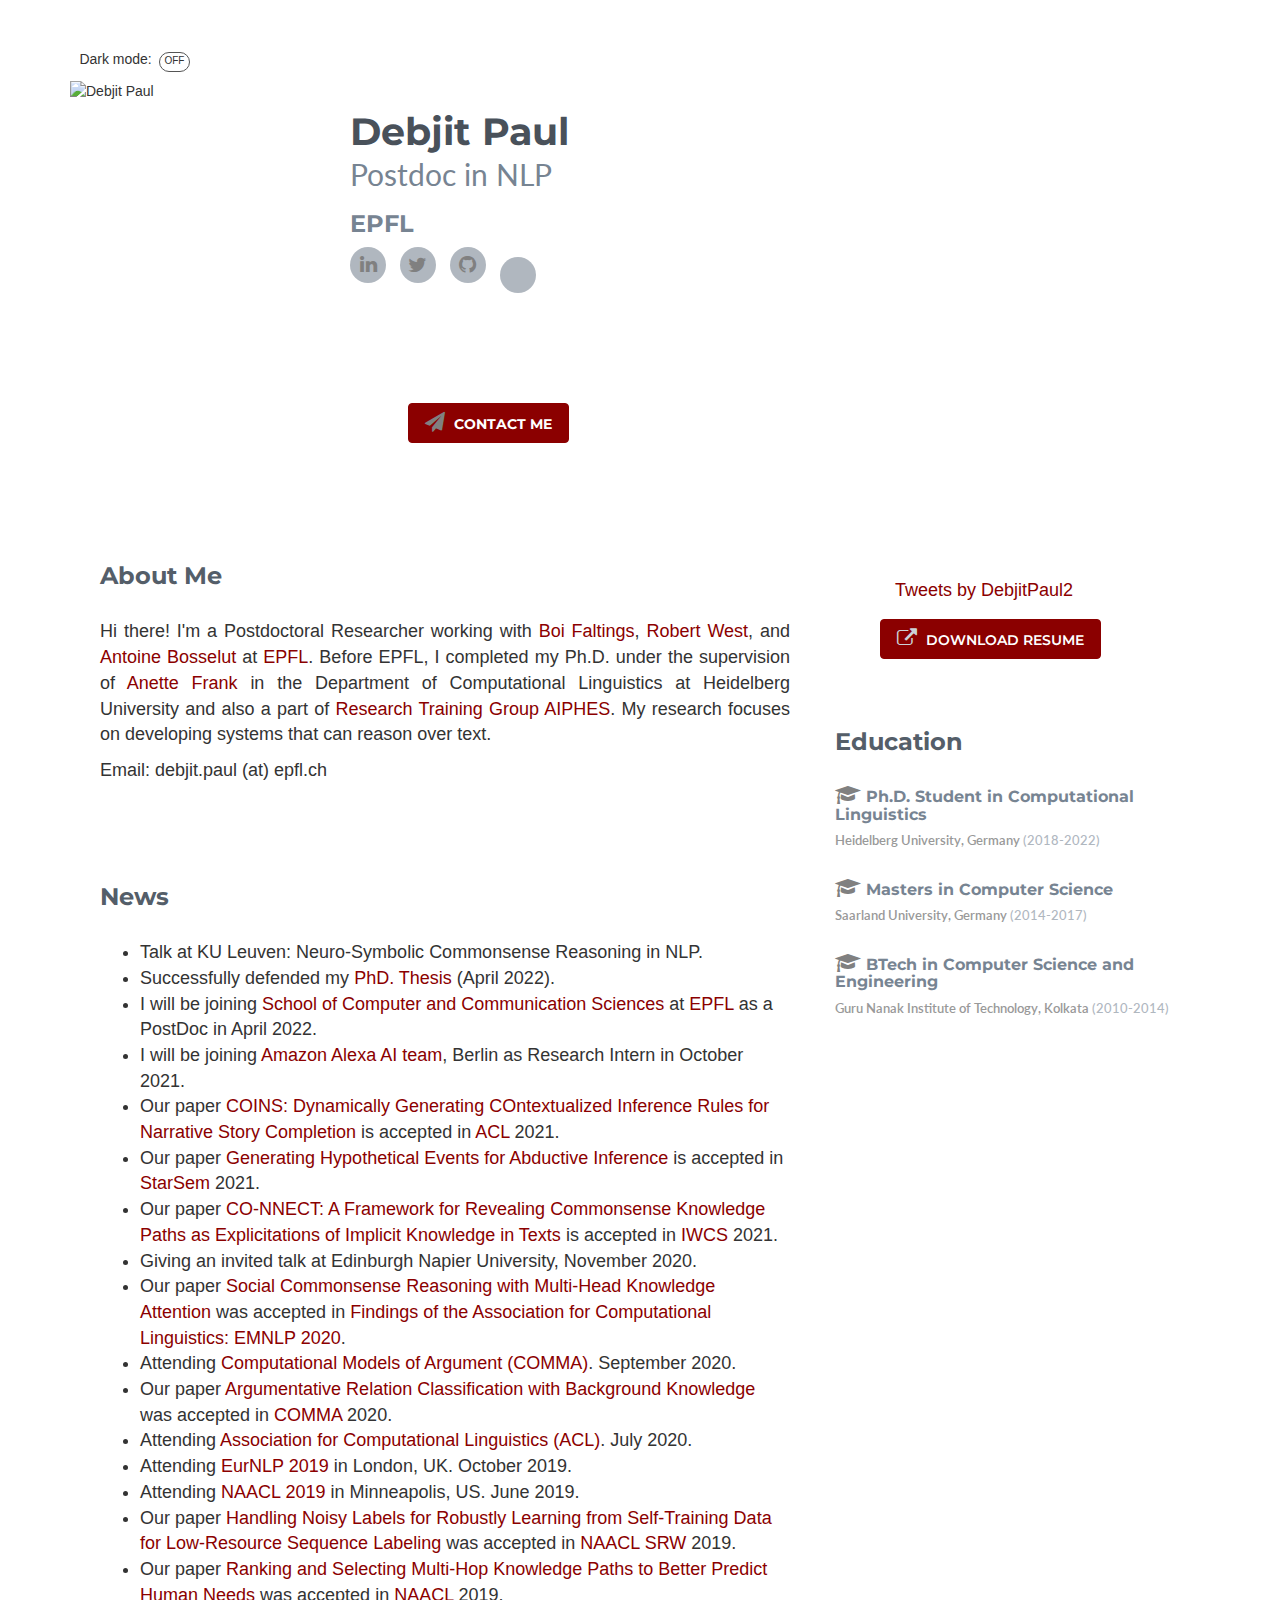
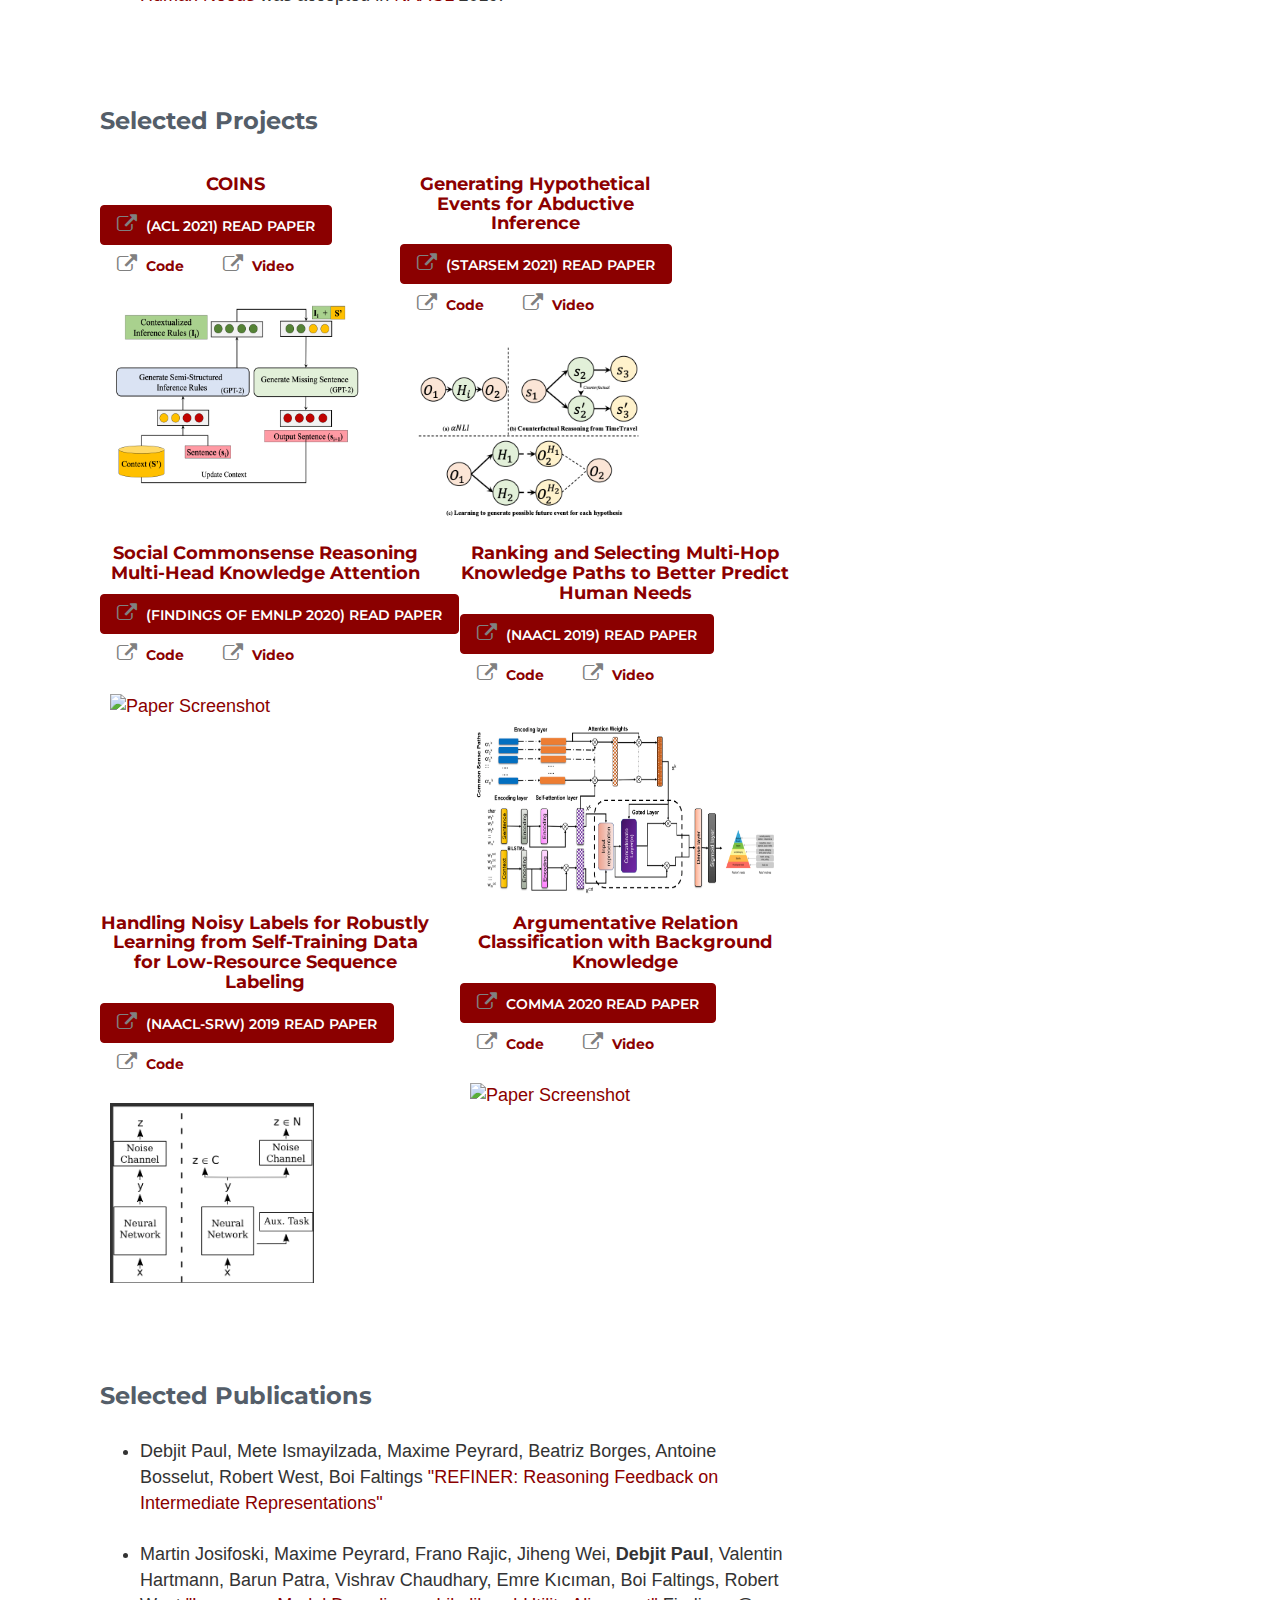
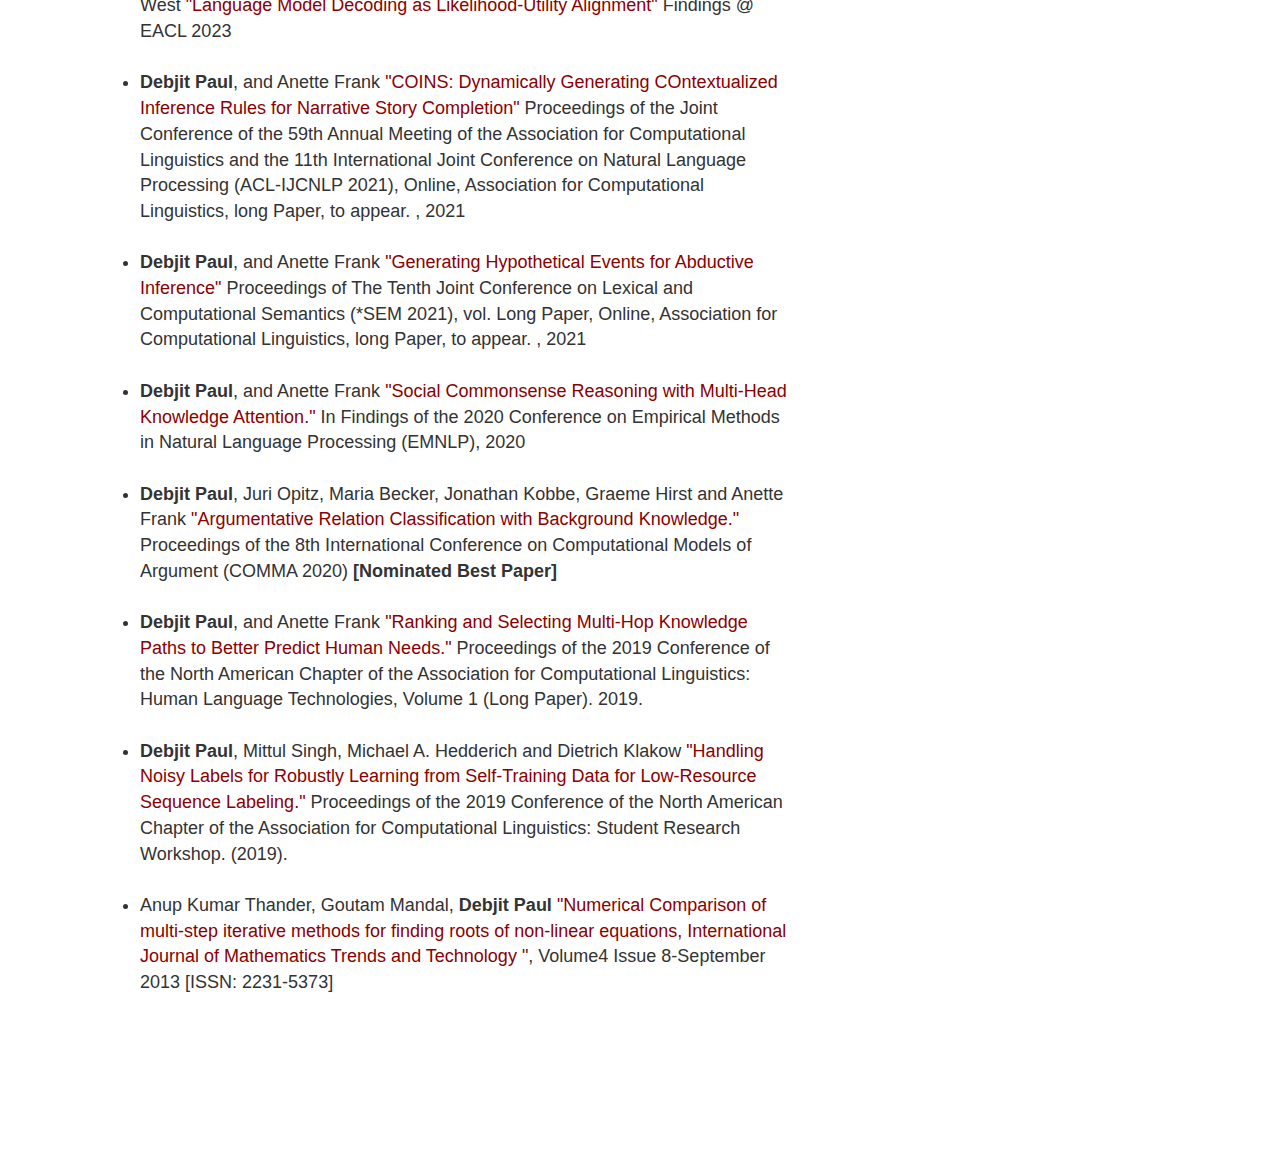
==== index.html @ ca44770c "Update index.html" ====
<!DOCTYPE html>
<!--[if IE 8]> <html lang="en" class="ie8"> <![endif]-->
<!--[if IE 9]> <html lang="en" class="ie9"> <![endif]-->
<!--[if !IE]><!-->
<html lang="en">
<!--<![endif]-->

<head>
    <title>Debjit Paul</title>
    <!-- Meta -->
    <meta charset="utf-8">
    <meta http-equiv="X-UA-Compatible" content="IE=edge">
    <meta name="viewport" content="width=device-width, initial-scale=1.0">
    <meta name="description" content="Responsive HTML5 Website landing Page for Developers">
    <meta name="author" content="3rd Wave Media">
    <meta name="generator" content="Source Themes Academic 4.4.0">
    <link rel="shortcut icon" href="favicon.ico">
    <link href='http://fonts.googleapis.com/css?family=Lato:300,400,300italic,400italic' rel='stylesheet'
        type='text/css'>
    <link href='http://fonts.googleapis.com/css?family=Montserrat:400,700' rel='stylesheet' type='text/css'>
    <!-- Global CSS -->
    <link rel="stylesheet" href="assets/plugins/bootstrap/css/bootstrap.min.css">
    <!-- Plugins CSS -->
    <link rel="stylesheet" href="assets/plugins/font-awesome/css/font-awesome.css">
    <!-- github acitivity css -->
    <link rel="stylesheet" href="assets/css/activity.css">
    <!-- Global CSS -->
    <link rel="stylesheet" href="assets/plugins/bootstrap/css/bootstrap.min.css">
    <!-- Plugins CSS -->
    <link rel="stylesheet" href="assets/plugins/font-awesome/css/font-awesome.css">
    
    <!-- github acitivity css -->
    <link rel="stylesheet" href="http://cdnjs.cloudflare.com/ajax/libs/octicons/2.0.2/octicons.min.css">
    <link rel="stylesheet" href="https://cdn.jsdelivr.net/gh/jpswalsh/academicons@1/css/academicons.min.css">
    <link rel="stylesheet" href="http://caseyscarborough.github.io/github-activity/github-activity-0.1.0.min.css">
    <link rel="stylesheet" href="https://cdn.jsdelivr.net/gh/jpswalsh/academicons/css/academicons.min.css">
    <link rel="stylesheet" href="https://cdnjs.cloudflare.com/ajax/libs/highlight.js/9.15.6/styles/github.min.css" crossorigin="anonymous" title="hl-light">
    <link rel="stylesheet" href="https://cdnjs.cloudflare.com/ajax/libs/highlight.js/9.15.6/styles/dracula.min.css" crossorigin="anonymous" title="hl-dark" enabled>
   
   
    
    <!-- Theme CSS -->
    <link id="theme-style" rel="stylesheet" href="assets/css/styles.css">
    <link id="theme-style" rel="stylesheet" href="assets/css/reveal.css">
    <meta name="theme-color" content="#990000">
   
    <!-- HTML5 shim and Respond.js IE8 support of HTML5 elements and media queries -->
    <!--[if lt IE 9]>
      <script src="https://oss.maxcdn.com/libs/html5shiv/3.7.0/html5shiv.js"></script>
      <script src="https://oss.maxcdn.com/libs/respond.js/1.4.2/respond.min.js"></script>
    <![endif]-->
    <meta charset="UTF-8">
    <meta name="viewport" content="width=device-width, initial-scale=1.0">
    <meta http-equiv="X-UA-Compatible" content="ie=edge">
    <title>Demo | Dark Mode in CSS</title>
</head>

<body>
    <!-- ******HEADER****** -->
    <header class="header">
        <div class="container">
            <div class="switch">Dark mode:              
                  <span class="inner-switch">OFF</span>
            </div>
            <img class="profile-image img-responsive pull-left" src="assets/images/dp.jpg" height=250 width=250
                alt="Debjit Paul" />
            <div class="profile-content pull-left">
                <h1 class="name">Debjit Paul</h1>
                <h2 class="desc">Postdoc in NLP</h2>
                <h3 class="university">EPFL</h3>
                <ul class="social list-inline">
                    <li class="last-item"><a href="https://www.linkedin.com/in/debjit-paul-a946527a/" target="_blank"><i
                                class="fa fa-linkedin"></i></a></li>
                    <li class="last-item"><a href="https://twitter.com/DebjitPaul2" target="_blank"><i
                                class="fa fa-twitter"></i></a></li>
                    <li class="last-item"><a href="https://github.com/debjitpaul" target="_blank"><i
                                class="fa fa-github"></i></a></li>
                    <li class="last-item"><a href="https://scholar.google.de/citations?user=jJ8MjZMAAAAJ&hl=en&oi=ao" target="_blank"><i
                                class="fa fa-google-scholar"></i></a></li-->
                    
                </ul>
                </br></br>
            <a class="btn btn-cta-primary pull-right" href="debjit.paul@epfl.ch" target="_blank"><i
                    class="fa fa-paper-plane"></i> Contact Me</a>
        </div>
        <!--//container-->
    </header>
    <!--//header-->

    <div class="container sections-wrapper">
        <div class="row">
            <div class="primary col-md-8 col-sm-12 col-xs-12">
                <section class="about section">
                    <div class="section-inner">
                        <h2 class="heading">About Me</h2>
                        <div class="content">
                            <p> <font size="4">Hi there! I'm a Postdoctoral Researcher working with 
                                <a href="https://people.epfl.ch/boi.faltings" target="_blank">Boi Faltings</a>, 
                                <a href="https://people.epfl.ch/robert.west" target="_blank">Robert West</a>, and 
                                <a href="https://people.epfl.ch/antoine.bosselut" target="_blank">Antoine Bosselut</a> 
                                <!--<a href="https://lia.epfl.ch/" target="_blank">LIA lab</a>,  
                                <a href="https://dlab.epfl.ch/" target="_blank">dLab</a>, and 
                                <a href="https://nlp.epfl.ch/" target="_blank">NLP</a> --> at
                                <a href="https://www.epfl.ch/" target="_blank">EPFL</a>. Before EPFL, I completed my Ph.D. under the supervision of 
                                <a href="http://www.cl.uni-heidelberg.de/~frank/" target="_blank"> Anette Frank </a> in the Department of Computational Linguistics at Heidelberg University
                                and also a part of <a href="https://www.aiphes.tu-darmstadt.de/de/aiphes/"
                                    target="_blank">Research Training Group AIPHES</a>. My research focuses on developing systems that can reason over text. 
                                </p>
                                <!--p> My primary research interest areas are : Natural Language Understanding, Commonsense Reasoning, Knowledge-Based Reasoning, Neuro-Symbolic NLP, Explainable Machine Learning, Deep Learning for NLP. 
                                    </p>
                                    <!--<p> I am interested in building computational models that can learn and understand natural language semantics, pragmatics and perform reasoning. I have completed my <a
                                    href="http://www.cs.uni-saarland.de/" target="_blank">Master's</a> under the
                                supervision of <a href="https://www.lsv.uni-saarland.de/?id=38" target="_blank"> Ditrech Klakow </a> at <a href="http://www.cs.uni-saarland.de/"
                                    target="_blank">Saarland University</a>, Saarbrücken, Germany. </p><!--//<p> Prior to this, I have completed Bachelor in Technology (B.Tech) in Computer
                                        Science and Engineering from <a href="http://www.gnit.ac.in/" target="_blank">
                                            Guru Nanak Institute of Technology </a>, Kolkata.</font>
                                    </p>-->
                                    <p> Email: debjit.paul (at) epfl.ch </p>
                                    
                        </div><!--//content-->
                    </div><!--//section-inner-->
                </section><!--//section-->
                
         
                <section class="about section">
                    <div class="section-inner">
                        <h2 class="heading">News</h2>
                        <div class="content">
                            <p> <font size="4">
                            <ul class="fa-lu">
                            <li> Talk at KU Leuven: Neuro-Symbolic Commonsense Reasoning in NLP. </li>
                            <li> Successfully defended my <a href="https://www.cl.uni-heidelberg.de/nlpgroup/news/2022-04-20_PhD_defense">PhD. Thesis</a> (April 2022).</li>
                            <li> I will be joining <a href="https://www.epfl.ch/schools/ic/">School of Computer and Communication Sciences</a> at <a href="https://www.epfl.ch/" target="_blank">EPFL</a> as a PostDoc in April 2022.</li>
                            <li> I will be joining <a href="https://www.amazon.science/tag/alexa">Amazon Alexa AI team</a>, Berlin as Research Intern in October 2021.</li>
                            <li> Our paper <a href="https://arxiv.org/pdf/2106.02497.pdf">COINS: Dynamically Generating COntextualized Inference Rules for Narrative Story Completion</a> is accepted in <a href="https://2021.aclweb.org/">ACL</a> 2021.</li>
                            <li> Our paper <a href="https://arxiv.org/pdf/2106.03973.pdf">Generating Hypothetical Events for Abductive Inference</a> is accepted in <a href="https://sites.google.com/view/starsem2021/home">StarSem</a> 2021.</li>
                            <li> Our paper <a href="https://arxiv.org/pdf/2105.03157.pdf">CO-NNECT: A Framework for Revealing Commonsense Knowledge Paths as Explicitations of Implicit Knowledge in Texts</a> is accepted in <a href="http://iwcs2021.github.io/">IWCS</a> 2021.</li>
                            <li> Giving an invited talk at Edinburgh Napier University, November 2020.</li>
                            <li> Our paper <a href="https://www.aclweb.org/anthology/2020.findings-emnlp.267/">Social Commonsense Reasoning with Multi-Head Knowledge Attention</a> was accepted in <a href="https://www.aclweb.org/anthology/events/findings-2020/"> 
Findings of the Association for Computational Linguistics: EMNLP 2020</a>. </li>
                            <li> Attending <a href="https://comma2020.dmi.unipg.it/">Computational Models of Argument (COMMA)</a>. September 2020. </li>
                            <li> Our paper <a href="https://www.iospress.nl/book/computational-models-of-argument-8/">Argumentative Relation Classification with Background Knowledge</a> was accepted in <a href="https://comma2020.dmi.unipg.it/">COMMA</a> 2020. </li>
                            <li> Attending <a href="https://acl2020.org"> Association for Computational Linguistics (ACL)</a>. July 2020. </li>
                            <li> Attending <a href="https://www.eurnlp.org/overview">EurNLP 2019</a> in London, UK. October 2019. </li>
                            <li> Attending <a href="https://vimeo.com/361758446">NAACL 2019</a> in Minneapolis, US. June 2019. </li>
                            <li> Our paper <a href="https://www.aclweb.org/anthology/N19-3005.pdf">Handling Noisy Labels for Robustly Learning from Self-Training Data for Low-Resource Sequence Labeling</a> was accepted in <a href="https://naacl2019-srw.github.io/accepted">NAACL SRW</a> 2019. </li>
                            <li> Our paper <a href="https://www.aclweb.org/anthology/N19-1368.pdf">Ranking and Selecting Multi-Hop Knowledge Paths to Better Predict Human Needs</a> was accepted in <a href="https://naacl2019.org/">NAACL</a> 2019. </li>
                            </ul> </font>
                            </p>

                        </div><!--//content-->
                    </div><!--//section-inner-->
                </section>
                <section class="paper-display section">
                    <div class="section-inner">
                        <h2 class="heading">Selected Projects</h2>
                        <div class="content">
                            <!-- ROW -->
                            <div class="row">
                                <div class="col-md-5 col-sm-10 col-xs-10">
                                    <div class="item">
                                        <h4 class="title"><a href='https://aclanthology.org/2021.acl-long.395/'
                                                target='_blank'>COINS</a>
                                        </h4>
                                        <p>
                                            <a class="btn btn-cta-primary btn-download"
                                                href="https://arxiv.org/pdf/2106.02497.pdf" target="_blank"><i
                                                    class="fa fa-external-link"></i> (ACL 2021) Read Paper</a>
                                            <a class="btn btn-cta-warning btn-download"
                                               href='https://github.com/Heidelberg-NLP/COINS'
                                                target='_blank'><i class="fa fa-external-link"></i> Code</a>
                                            <a class="btn btn-cta-warning btn-download"
                                               href=''
                                                target='_blank'><i class="fa fa-external-link"></i> Video</a>
                                        </p>
                                        <!-- this image is a link to the paper too -->
                                        <a href='https://aclanthology.org/2021.acl-long.395.pdf' target='_blank'>
                                            <img class="paper-img" src="assets/images/COINS.png" height="200"
                                                alt="Paper Screenshot" />
                                        </a>
                                    </div>
                                  </div>
                                <div class="col-md-5 col-sm-10 col-xs-10">
                                    <div class="item">
                                        <h4 class="title"><a href='https://aclanthology.org/2021.starsem-1.6/'
                                                target='_blank'>Generating Hypothetical Events for Abductive Inference</a>
                                        </h4>
                                        <p>
                                            <a class="btn btn-cta-primary btn-download"
                                                href="https://arxiv.org/pdf/2106.03973.pdf" target="_blank"><i
                                                    class="fa fa-external-link"></i> (STARSEM 2021) Read Paper</a>
                                            <a class="btn btn-cta-warning btn-download"
                                               href='https://github.com/Heidelberg-NLP/HYPEVENTS'
                                                target='_blank'><i class="fa fa-external-link"></i> Code</a>
                                            <a class="btn btn-cta-warning btn-download"
                                               href=''
                                                target='_blank'><i class="fa fa-external-link"></i> Video</a>
                                        </p>
                                        <!-- this image is a link to the paper too -->
                                        <a href='https://aclanthology.org/2021.starsem-1.6.pdf' target='_blank'>
                                            <img class="paper-img" src="assets/images/starsem.png" height="200"
                                                alt="Paper Screenshot" />
                                        </a>
                                    </div>
                                  </div>
                                <div class="col-md-6 col-sm-12 col-xs-12">
                                    <div class="item">
                                        <h4 class="title"><a href='https://arxiv.org/pdf/2010.05587.pdf'
                                                target='_blank'>Social Commonsense Reasoning Multi-Head Knowledge Attention </a>
                                        </h4>
                                        <p>
                                            <a class="btn btn-cta-primary btn-download"
                                                href="https://arxiv.org/pdf/2010.05587.pdf" target="_blank"><i
                                                    class="fa fa-external-link"></i> (Findings of EMNLP 2020) Read Paper</a>
                                            <a class="btn btn-cta-warning btn-download"
                                               href='https://github.com/Heidelberg-NLP/MHKA'
                                                target='_blank'><i class="fa fa-external-link"></i> Code</a>
                                            <a class="btn btn-cta-warning btn-download"
                                               href='https://slideslive.com/38940698/social-commonsense-reasoning-with-multihead-knowledge-attention'
                                                target='_blank'><i class="fa fa-external-link"></i> Video</a>
                                        </p>
                                        <!-- this image is a link to the paper too -->
                                        <a href='https://arxiv.org/pdf/2010.05587.pdf' target='_blank'>
                                            <img class="paper-img" src="assets/images/model_emlp.png" height="200"
                                                alt="Paper Screenshot" />
                                        </a>
                                    </div>
                                  </div>
                                <div class="col-md-6 col-sm-12 col-xs-12">
                                    <div class="item">
                                        <h4 class="title"><a href='https://aclweb.org/anthology/papers/N/N19/N19-1368/'
                                                target='_blank'>Ranking and Selecting Multi-Hop Knowledge Paths to Better Predict Human Needs </a>
                                        </h4>
                                        <p>
                                            <a class="btn btn-cta-primary btn-download"
                                                href="https://aclweb.org/anthology/papers/N/N19/N19-1368/" target="_blank"><i
                                                    class="fa fa-external-link"></i> (NAACL 2019) Read Paper</a>
                                            <a class="btn btn-cta-warning btn-download"
                                               href='https://github.com/debjitpaul/Multi-Hop-Knowledge-Paths-Human-Needs'
                                                target='_blank'><i class="fa fa-external-link"></i> Code</a>
                                            <a class="btn btn-cta-warning btn-download"
                                               href='https://vimeo.com/361758446'
                                                target='_blank'><i class="fa fa-external-link"></i> Video</a>
                                            
                                        </p>
                                        <!-- this image is a link to the paper too -->
                                        <a href='https://aclweb.org/anthology/papers/N/N19/N19-1368/' target='_blank'>
                                            <img class="paper-img" src="assets/images/Full_model.png" height="200"
                                                alt="Paper Screenshot" />
                                        </a>
                                    </div>
                                </div>
                                <div class="col-md-6 col-sm-12 col-xs-12">
                                    <div class="item">
                                        <h4 class="title"><a href='https://www.aclweb.org/anthology/N19-3005'
                                                target='_blank'>Handling Noisy Labels for Robustly Learning from
                                                Self-Training Data for Low-Resource Sequence Labeling</a>
                                        </h4>
                                        <p>
                                            <a class="btn btn-cta-primary btn-download"
                                                href="https://www.aclweb.org/anthology/N19-3005" target="_blank"><i
                                                    class="fa fa-external-link"></i> (NAACL-SRW) 2019 Read Paper</a>
                                            <a class="btn btn-cta-info btn-download"
                                               href='https://github.com/debjitpaul/Multi-tasking_Learning_With_Unreliable_Labels'
                                                target='_blank'><i class="fa fa-external-link"></i> Code</a>
                                        </p>
                                        <!-- thhis image is a link to the paper too -->
                                        <a href='https://www.aclweb.org/anthology/N19-3005' target='_blank'>
                                            <img class="paper-img" src="assets/images/MTL_naacl_srw.png" height="200"
                                                alt="Paper Screenshot" />
                                        </a>
                                        
                                    </div>
                                </div>
                                <div class="col-md-6 col-sm-12 col-xs-12">
                                    <div class="item">
                                        <h4 class="title"><a href='https://www.iospress.nl/book/computational-models-of-argument-8'
                                                target='_blank'>Argumentative Relation Classification with Background Knowledge </a>
                                        </h4>
                                        <p>
                                            <a class="btn btn-cta-primary btn-download"
                                                href="https://www.iospress.nl/book/computational-models-of-argument-8" target="_blank"><i
                                                    class="fa fa-external-link"></i> COMMA 2020 Read Paper</a>
                                            <a class="btn btn-cta-info btn-download"
                                               href='https://github.com/debjitpaul/COMMA_argumentation_2020__CSK_improves_Argumentative_Relation_Classification'
                                                target='_blank'><i class="fa fa-external-link"></i> Code</a>
                                            <a class="btn btn-cta-warning btn-download"
                                               href='https://vimeo.com/user87767503'
                                                target='_blank'><i class="fa fa-external-link"></i> Video</a> 
                                        </p>
                                        <!-- thhis image is a link to the paper too -->
                                        <a href='https://github.com/debjitpaul/COMMA_argumentation_2020__CSK_improves_Argumentative_Relation_Classification/blob/master/FAIA-326-FAIA200515.pdf' target='_blank'>
                                            <img class="paper-img" src="assets/images/Screenshot 2020-08-26 at 23.31.38.png" height="200"
                                                alt="Paper Screenshot" />
                                        </a>  
                                    </div>
                                </div>
                            </div>
                        </div>
                    </div>
                </section>
                <section class="latest section">
                    <div class="section-inner">
                        <h2 class="heading">Selected Publications</h2>
                        <div class="content">
                            <ul> <font size="4">  
                                <li> Debjit Paul, Mete Ismayilzada, Maxime Peyrard, Beatriz Borges, Antoine Bosselut, Robert West, Boi Faltings
                                    <a href="https://arxiv.org/pdf/2304.01904.pdf" target="_blank">
                                        "REFINER: Reasoning Feedback on Intermediate Representations" </a> </li> <br>
                                <li> Martin Josifoski, Maxime Peyrard, Frano Rajic, Jiheng Wei, <b>Debjit Paul</b>, Valentin Hartmann, Barun Patra, Vishrav Chaudhary, Emre Kıcıman, Boi Faltings, Robert West
                                    <a href="https://arxiv.org/pdf/2210.07228.pdf" target="_blank">
                                        "Language Model Decoding as Likelihood-Utility Alignment" </a> Findings @ EACL 2023 </li> <br>
                                <li><b>Debjit Paul</b>, and Anette Frank
                                    <a href="https://arxiv.org/pdf/2106.02497.pdf" target="_blank">
                                        "COINS: Dynamically Generating COntextualized Inference Rules for Narrative Story Completion" </a> Proceedings of the Joint Conference of the 59th Annual Meeting of the Association for Computational Linguistics and the 11th International Joint Conference on Natural Language Processing (ACL-IJCNLP 2021), Online, Association for Computational Linguistics, long Paper, to appear. , 2021</li> <br>
                                
                                <li><b>Debjit Paul</b>, and Anette Frank
                                    <a href="https://arxiv.org/pdf/2106.03973.pdf" target="_blank">
                                        "Generating Hypothetical Events for Abductive Inference" </a> Proceedings of The Tenth Joint Conference on Lexical and Computational Semantics (*SEM 2021), vol. Long Paper, Online, Association for Computational Linguistics, long Paper, to appear. , 2021</li> <br>
                                  
                                <li><b>Debjit Paul</b>, and Anette Frank
                                    <a href="https://arxiv.org/pdf/2010.05587.pdf" target="_blank">
                                        "Social Commonsense Reasoning with Multi-Head Knowledge Attention." </a> In Findings of the 2020 Conference on Empirical Methods in Natural Language Processing (EMNLP), 2020</li> <br>
                             
                                <li><b>Debjit Paul</b>, Juri Opitz, Maria Becker, Jonathan Kobbe, Graeme Hirst and Anette Frank
                                    <a href="http://ebooks.iospress.nl/publication/55381" target="_blank">
                                        "Argumentative Relation Classification with Background Knowledge." </a> Proceedings of the 8th International Conference on Computational Models of Argument (COMMA 2020) <b>[Nominated Best Paper]</b></li> <br>
                             
                                <li><b>Debjit Paul</b>, and Anette Frank
                                    <a href="https://aclweb.org/anthology/papers/N/N19/N19-1368/" target="_blank">
                                        "Ranking and Selecting Multi-Hop Knowledge Paths to Better Predict Human Needs." </a> Proceedings of the 2019 Conference of the North American Chapter of the Association for Computational Linguistics: Human Language Technologies, Volume 1 (Long Paper). 2019. </li> <br>
                                
                                <li><b>Debjit Paul</b>, Mittul Singh, Michael A. Hedderich and Dietrich Klakow
                                    <a href="https://www.aclweb.org/anthology/N19-3005" target="_blank">
                                        "Handling Noisy Labels for Robustly Learning from Self-Training Data for Low-Resource Sequence Labeling." </a> Proceedings of the 2019 Conference of the North American Chapter of the Association for Computational Linguistics: Student Research Workshop. (2019).
                                     </li> <br>

                                <li>Anup Kumar Thander, Goutam Mandal, <b>Debjit Paul</b>
                                    <a href="https://www.researchgate.net/profile/Debjit_Paul/publication/302407962_Numerical_Comparison_of_multi-step_iterative_methods_for_finding_roots_of_nonlinear_equations/links/573059e308aeb1c73d145aca/Numerical-Comparison-of-multi-step-iterative-methods-for-finding-roots-of-nonlinear-equations.pdf"
                                        target="_blank">
                                        "Numerical Comparison of multi-step iterative methods for finding roots
                                        of non-linear equations, International Journal of Mathematics Trends and
                                        Technology "</a>, Volume4 Issue 8-September 2013 [ISSN: 2231-5373] </li> <br>
                                 </font>
                                     </li>
                            </ul>
                        </div><!--//content-->
                    </div><!--//section-inner-->
                </section><!--//section-->
            </div><!--//primary-->
            <div class="secondary col-md-4 col-sm-12 col-xs-12">
                <aside class="info aside section">
                <div class="section-inner">
                        <h2 class="heading sr-only">Basic Information</h2>
                        <div class="panel-body">
                          <a class="twitter-timeline" data-lang="en" data-width="1500" data-height="1000" data-theme="light" href="https://twitter.com/DebjitPaul2?ref_src=twsrc%5Etfw">Tweets by DebjitPaul2</a> <script async src="https://platform.twitter.com/widgets.js" charset="utf-8"></script>  
                        </div>
                        <p><a class="btn btn-cta-primary btn-download"
                                        href="assets/documents/CV_Debjit_Paul.pdf" target="_blank"><i
                                            class="fa fa-external-link"></i> Download Resume</a></p>
                    </div><!--//section-inner-->
                </div>
                </aside> 
                <aside class="education aside section">
                    <div class="section-inner">
                        <h2 class="heading">Education</h2>
                        <div class="content">
                            <div class="item">
                                <h3 class="title"><i class="fa fa-graduation-cap"></i> Ph.D. Student in Computational Linguistics</h3>
                                <h4 class="university">Heidelberg University, Germany <span
                                        class="year">(2018-2022)</span></h4>
                            </div>
                            <div class="item">
                                <h3 class="title"><i class="fa fa-graduation-cap"></i> Masters in Computer Science</h3>
                                <h4 class="university">Saarland University, Germany <span
                                        class="year">(2014-2017)</span></h4>
                            </div>
                            <!--//item-->
                            <div class="item">
                                <h3 class="title"><i class="fa fa-graduation-cap"></i> BTech in Computer Science and
                                    Engineering</h3>
                                <h4 class="university">Guru Nanak Institute of Technology, Kolkata <span
                                        class="year">(2010-2014)</span></h4>
                            </div>
  
                        </div>
                    </div>
                </aside>
            </div>
        </div>    
    </div>
    <!-- Javascript -->
    <script type="text/javascript" src="assets/plugins/jquery-1.11.1.min.js"></script>
    <script type="text/javascript" src="assets/plugins/jquery-migrate-1.2.1.min.js"></script>
    <script type="text/javascript" src="assets/plugins/bootstrap/js/bootstrap.min.js"></script>
    <script type="text/javascript" src="assets/plugins/jquery-rss/dist/jquery.rss.min.js"></script>
    <!-- github activity plugin -->
    <script type="text/javascript" src="http://cdnjs.cloudflare.com/ajax/libs/mustache.js/0.7.2/mustache.min.js">
    </script>
    <script type="text/javascript" src="http://caseyscarborough.github.io/github-activity/github-activity-0.1.0.min.js">
    </script>
    <!-- custom js -->
    <script type="text/javascript" src="assets/js/main.js"></script>
</body>

</html>
---- assets/css/styles.css ----
/*   
 * Template Name: Developer - Responsive Website Template for Developers
 * Version: 1.0
 * Author: 3rd Wave Media
 * Twitter: @3rdwave_themes
 * License: Creative Commons Attribution 3.0 License
 * Website: http://themes.3rdwavemedia.com/
*/btn btn-cta-primary pull-right
/* ======= Base ======= */
body {
  font-family: 'Lato', arial, sans-serif;
  color: #FDFEFE;
  background: white;
  font-size: 20px;
  -webkit-font-smoothing: antialiased;
  -moz-osx-font-smoothing: grayscale;
}

h1,
h2,
h3,
h4,
h5,
h6 {
  font-family: 'Montserrat', sans-serif;
  font-weight: 700;
  color: #778492;
}
small {
    font-style: italic;
}
article {
    display: flex;
    flex-direction: column;
}
img {
    max-width: 100%;
    display: block;
    align-self: center;
}
.switch {
    align-self: flex-end;
    margin: 0.9375rem;
}
.inner-switch {
    display: inline-block;
    cursor: pointer;
    border: 1px solid #555;
    border-radius: 1.25rem;
    width: 3.125rem;
    text-align: center;
    font-size: 1rem;
    padding: 0.1875rem;
    margin-left: 0.3125rem;
}
@media (prefers-color-scheme: dark) {
  img {
    opacity: .8;
    transition: opacity .5s ease-in-out;
  }
  img:hover {
    opacity: 1;
  }
}
.dark * {
    background-color: #222!important;
    color: #e6e6e6;
    border-color: #e6e6e6;
}

body.dark {
  background-color: #222;
}

.dark .header {
  background-color: #222;
  border-top: 10px solid #222;
}

.twitter-timeline {
  max-width: 100%;
  max-height: 1000px;
}
.fa {
  font-size: 20px;
  color: #808080;
}
.panel-title {
 font-size: 25px; 
 color: #808080;
 font-family: 'Open Sans', sans-serif;
}
.panel-heading {
 background-color: #1da1f2 !important;
 color: #1da1f2 !important;
}
.panel {
 margin-top: 25px;
}

a {
  color: #8B0000;
  -webkit-transition: all 0.4s ease-in-out;
  -moz-transition: all 0.4s ease-in-out;
  -ms-transition: all 0.4s ease-in-out;
  -o-transition: all 0.4s ease-in-out;
}

a:hover {
  text-decoration: underline;
  color: #8B0000;
  color: #8B0000;
}

.btn,
a.btn {
  -webkit-transition: all 0.4s ease-in-out;
  -moz-transition: all 0.4s ease-in-out;
  -ms-transition: all 0.4s ease-in-out;
  -o-transition: all 0.4s ease-in-out;
  font-family: 'Montserrat', arial, sans-serif;
  padding: 8px 16px;
  font-weight: bold;
}

.btn .fa,
a.btn .fa {
  margin-right: 5px;
}

.btn:focus,
a.btn:focus {
  color: #fff;
}

a.btn-cta-primary,
.btn-cta-primary {
  background: #8B0000;
  border: 1px solid #8B0000;
  color: #fff;
  font-weight: 600;
  text-transform: uppercase;
}

a.btn-cta-primary:hover,
.btn-cta-primary:hover {
  background: #8B0000;
  border: 1px solid #8B0000;
  color: #fff;
}

a.btn-cta-secondary,
.btn-cta-secondary {
  background: #8B0000;
  border: 1px solid #8B0000;
  color: #fff;
  font-weight: 600;
  text-transform: uppercase;
}

a.btn-cta-secondary:hover,
.btn-cta-secondary:hover {
  background: #8B0000;
  border: 1px solid #8B0000;
  color: #fff;
}

.text-highlight {
  color: #8B0000;
}

.label-theme {
  background: #800000;
  font-size: 12px;
}

a.dotted-link {
  border-bottom: 1px dotted #778492;
  color: #8B0000;
}

a.dotted-link:hover {
  text-decoration: none;
  color: #8B0000;
}

/*
iframe {

    .header {
        padding: 0;
    }
}

.iframe-wrapper {
    overflow: auto;
    -webkit-overflow-scrolling:touch;
}
*/
/* ======= Header ======= */
.header {
  padding: 30px 0;
  background: #f5f5f5;
  background: white;
  border-top: 10px solid #ffffff;
}

.header .btn {
  margin-top: 60px;
  font-weight: bold;
}

.header .profile-image {
  margin-right: 30px;
}

.header .profile-content .name {
  color: #49515a;
  font-size: 38px;
  margin-bottom: 5px;
  margin-top: 30px;
}

.header .profile-content .desc {
  color: #778492;
  font-family: "Lato", arial, sans-serif;
  font-weight: 400;
  font-size: 30px;
  margin-top: 0;
  margin-bottom: 15px;
}

.header .profile-content .social a {
  background: #b0b7bf;
  
  width: 36px;
  height: 36px;
  display: inline-block;
  -webkit-border-radius: 50%;
  -moz-border-radius: 50%;
  -ms-border-radius: 50%;
  -o-border-radius: 50%;
  border-radius: 50%;
  -moz-background-clip: padding;
  -webkit-background-clip: padding-box;
  background-clip: padding-box;
  color: #fff;
  text-align: center;
}

.header .profile-content .social a:hover {
  background: #778492;
}

.header .profile-content .social a .fa {
  font-size: 20px;
  padding-top: 8px;
}

/* ======= Sections======= */
.sections-wrapper {
  padding-top: 60px;
  padding-bottom: 60px;
}

.section {
  margin-bottom: 30px;
}

.section .section-inner {
  background: #fff;
  padding: 30px;
}

.section .heading {
  margin-top: 0;
  margin-bottom: 30px;
  color: #545e69;
  font-size: 24px;
}

.section .content .more-link .fa {
  margin-right: 5px;
  font-size: 14px;
}

/* About Section */
/* Latest Section */
.latest .item {
  margin-bottom: 30px;
}

.latest .item .title {
  font-size: 18px;
  margin-top: 0;
}

.latest .item .title .label {
  margin-left: 5px;
  font-size: 18px;
}

.latest .item .title a {
  color: #778492;
}

.latest .item .title a:hover {
  color: #5f6b77;
}

.latest .item .project-image:hover {
  -webkit-opacity: 0.8;
  -moz-opacity: 0.8;
  opacity: 0.8;
}

.latest .divider {
  margin-bottom: 60px;
}

.latest .featured {
  margin-bottom: 60px;
}

.latest .featured .title {
  margin-bottom: 5px;
  font-size: 20px;
}

.latest .featured .summary {
  margin-bottom: 30px;
  color: #778492;
}

.latest .featured img {
  margin-bottom: 30px;
}

.latest .featured .desc {
  margin-bottom: 30px;
}

.latest .featured-image {
  position: relative;
}

.latest .featured-image .text {
  background: #3aaa64;
  color: #fff;
}

.latest .featured-image .ribbon {
  position: absolute;
  top: -4px;
  right: -4px;
  width: 110px;
  height: 110px;
  overflow: hidden;
}

.latest .featured-image .ribbon .text {
  font-family: 'Montserrat', sans-serif;
  position: relative;
  left: -8px;
  top: 18px;
  width: 158px;
  padding: 10px 10px;
  font-size: 20px;
  font-weight: bold;
  text-align: center;
  text-transform: uppercase;
  color: #8B0000;
  background-color: #479fc8;
  -webkit-transform: rotate(45deg) translate3d(0, 0, 0);
  -moz-transform: rotate(45deg) translate3d(0, 0, 0);
  -ms-transform: rotate(45deg) translate3d(0, 0, 0);
  -o-transform: rotate(45deg) translate3d(0, 0, 0);
}

.latest .featured-image .ribbon .text:before,
.latest .featured-image .ribbon .text:after {
  content: '';
  position: absolute;
  bottom: -5px;
  border-top: 5px solid #276582;
  border-left: 5px solid transparent;
  border-right: 5px solid transparent;
}

.latest .featured-image .ribbon .text:before {
  left: 0;
}

.latest .featured-image .ribbon .text:after {
  right: 0;
}

/* Projects Section */
.projects .item {
  margin-bottom: 30px;
}

.projects .item .title {
  font-size: 16px;
  margin-top: 0;
  margin-bottom: 5px;
  line-height: 1.5;
}

.projects .item .title a {
  color: #778492;
}

.projects .item .title a:hover {
  color: #5f6b77;
}

/* Work Section */
.experience .item {
  margin-bottom: 30px;
}

.experience .item .title {
  font-size: 20px;
  margin-top: 0;
  margin-bottom: 5px;
  line-height: 1.5;
}

.experience .item .title .place {
  color: #999999;
  font-weight: normal;
}

.experience .item .title .place a {
  color: #999999;
}

.experience .item .title .place a:hover {
  color: #666666;
}

.experience .item .title .year {
  color: #999999;
  font-weight: normal;
}

/* Git section */
.ghfeed {
  height: 600px;
}

.ghfeed,
.ghfeed *,
.ghfeed *:before,
.ghfeed *:after {
  -webkit-box-sizing: content-box;
  -moz-box-sizing: content-box;
  box-sizing: content-box;
}

/* Info Section */
.info .fa {
  margin-right: 15px;
  color: #ccd1d6;
}

.info .fa.fa-envelope-o {
  font-size: 20px;
}

.info ul {
  margin-bottom: 0;
}

.info li {
  margin-bottom: 15px;
}

.info li:last-child {
  margin-bottom: 0;
}

/* Skills Section */
.skills .intro {
  margin-bottom: 30px;
}

.skills .skillset .item {
  margin-bottom: 30px;
}

.skills .skillset .level-title {
  font-size: 20px;
  position: relative;
  margin-top: 0;
  margin-bottom: 10;
}

.skills .skillset .level-title .level-label {
  color: #ccd1d6;
  font-size: 14px;
  font-weight: 400;
  font-family: "Lato", arial, sans-serif;
  position: absolute;
  right: 0;
  top: 0;
}

.skills .skillset .level-bar {
  height: 15px;
  background: #e8e8e8;
}

.skills .skillset .level-bar-inner {
  height: 15px;
  background: #66cb8c;
}

/* Testimonials section */
.testimonials .item {
  margin-bottom: 30px;
}

.testimonials .item:last-child {
  margin-bottom: 0;
}

.testimonials .item .quote {
  color: #666666;
  font-size: 16px;
  border-left-color: #9fdeb7;
  margin-bottom: 15px;
}

.testimonials .item .quote .fa {
  color: #79d19a;
  margin-right: 15px;
}

.testimonials .item .source {
  font-size: 14px;
  padding-left: 30px;
  font-weight: 500;
}

.testimonials .item .source .name {
  color: #939ea9;
  font-weight: 600;
}

.testimonials .item .source .title {
  color: #999999;
}

/* Education section */
.education .item {
  margin-bottom: 30px;
}

.education .item:last-child {
  margin-bottom: 0;
}

.education .item .title {
  font-size: 16px;
  margin-top: 0;
}

.education .item .university {
  font-family: "Lato", arial, sans-serif;
  font-size: 13px;
  color: #999999;
  font-weight: 600;
  padding-left: 25px;
}

.education .item .university .year {
  color: #b0b7bf;
  font-weight: 500;
}

/* Language Section */
.languages .item {
  margin-bottom: 15px;
}

.languages .item .title {
  color: #778492;
}

.languages .item .level {
  color: #999999;
}

.languages .item:last-child {
  margin-bottom: 0;
}

.languages .item .fa {
  color: #79d19a;
}

/* Blog Section */
.blog .item {
  margin-bottom: 30px;
}

.blog .item .title {
  font-size: 18px;
  line-height: 1.3;
}

.blog .item .title a {
  color: #778492;
}

.blog .item .title a:hover {
  color: #5f6b77;
}

.blog .item:last-child {
  margin-bottom: 0;
}

/* List section */
.list ul li {
  margin-bottom: 10px;
}

.list ul li .fa {
  margin-right: 5px;
}

.list ul li a {
  color: #778492;
}

.list ul li a:hover {
  color: #49515a;
}

/* Credits */
.credits ul li {
  margin-bottom: 10px;
}

.credits ul li .fa {
  margin-right: 5px;
}

.credits ul li a {
  color: #778492;
}

.credits ul li a:hover {
  color: #49515a;
}

.credits .btn {
  margin-bottom: 15px;
}

/* ======= Footer ======= */
.footer {
  background: #32383e;
  color: #fff;
  padding: 10px 0;
}

.footer .copyright {
  line-height: 1.6;
  color: #a1aab4;
  font-size: 14px;
}

.footer a {
  color: #fff;
}

.footer .fa-heart {
  color: #fb866a;
}

.paper-img {
  max-width: 100%;
  padding: 10px;
}

.paper-img:hover {
  border: 1px solid #3aaa64;
  padding: 9px;
}

p {
  text-align: justify;
}

h4.title {
  text-align: center;
}

/* Extra small devices (phones, less than 768px) */
@media (max-width: 767px) {
  .header {
    text-align: center;
  }

  .header .profile-image {
    float: none !important;
    margin: 0 auto;
  }

  .header .profile-content {
    float: none !important;
    text-align: center;
  }

  .header .btn {
    margin-top: 30px;
    float: none !important;
  }

  .project-image {
    margin-bottom: 15px;
  }
}

/* Small devices (tablets, 768px and up) */
/* Medium devices (desktops, 992px and up) */
/* Large devices (large desktops, 1200px and up) */
/* Ex-Large devices (large desktops, 1200px and up) */
@media (min-width: 1400px) {
  .container {
    background: white;
    width: 1360px;
  }
}
---- assets/css/reveal.css ----
/*************************************************
 *  Reveal JS
 **************************************************/

/* This is a copy of MathJax's `.mjx-chtml` with font-family added to override `.reveal span`. */
/* See https://github.com/hakimel/reveal.js/issues/1924 */
.reveal span.mjx-chtml {
  display: inline-block;
  line-height: 0;
  text-indent: 0;
  text-align: left;
  text-transform: none;
  font-style: normal;
  font-weight: normal;
  font-size: 100%;
  font-size-adjust: none;
  letter-spacing: normal;
  word-wrap: normal;
  word-spacing: normal;
  white-space: nowrap;
  float: none;
  direction: ltr;
  max-width: none;
  max-height: none;
  min-width: 0;
  min-height: 0;
  border: 0;
  margin: 0;
  padding: 1px 0;
  font-family: MJXc-TeX-math-I,MJXc-TeX-math-Ix,MJXc-TeX-math-Iw;
}
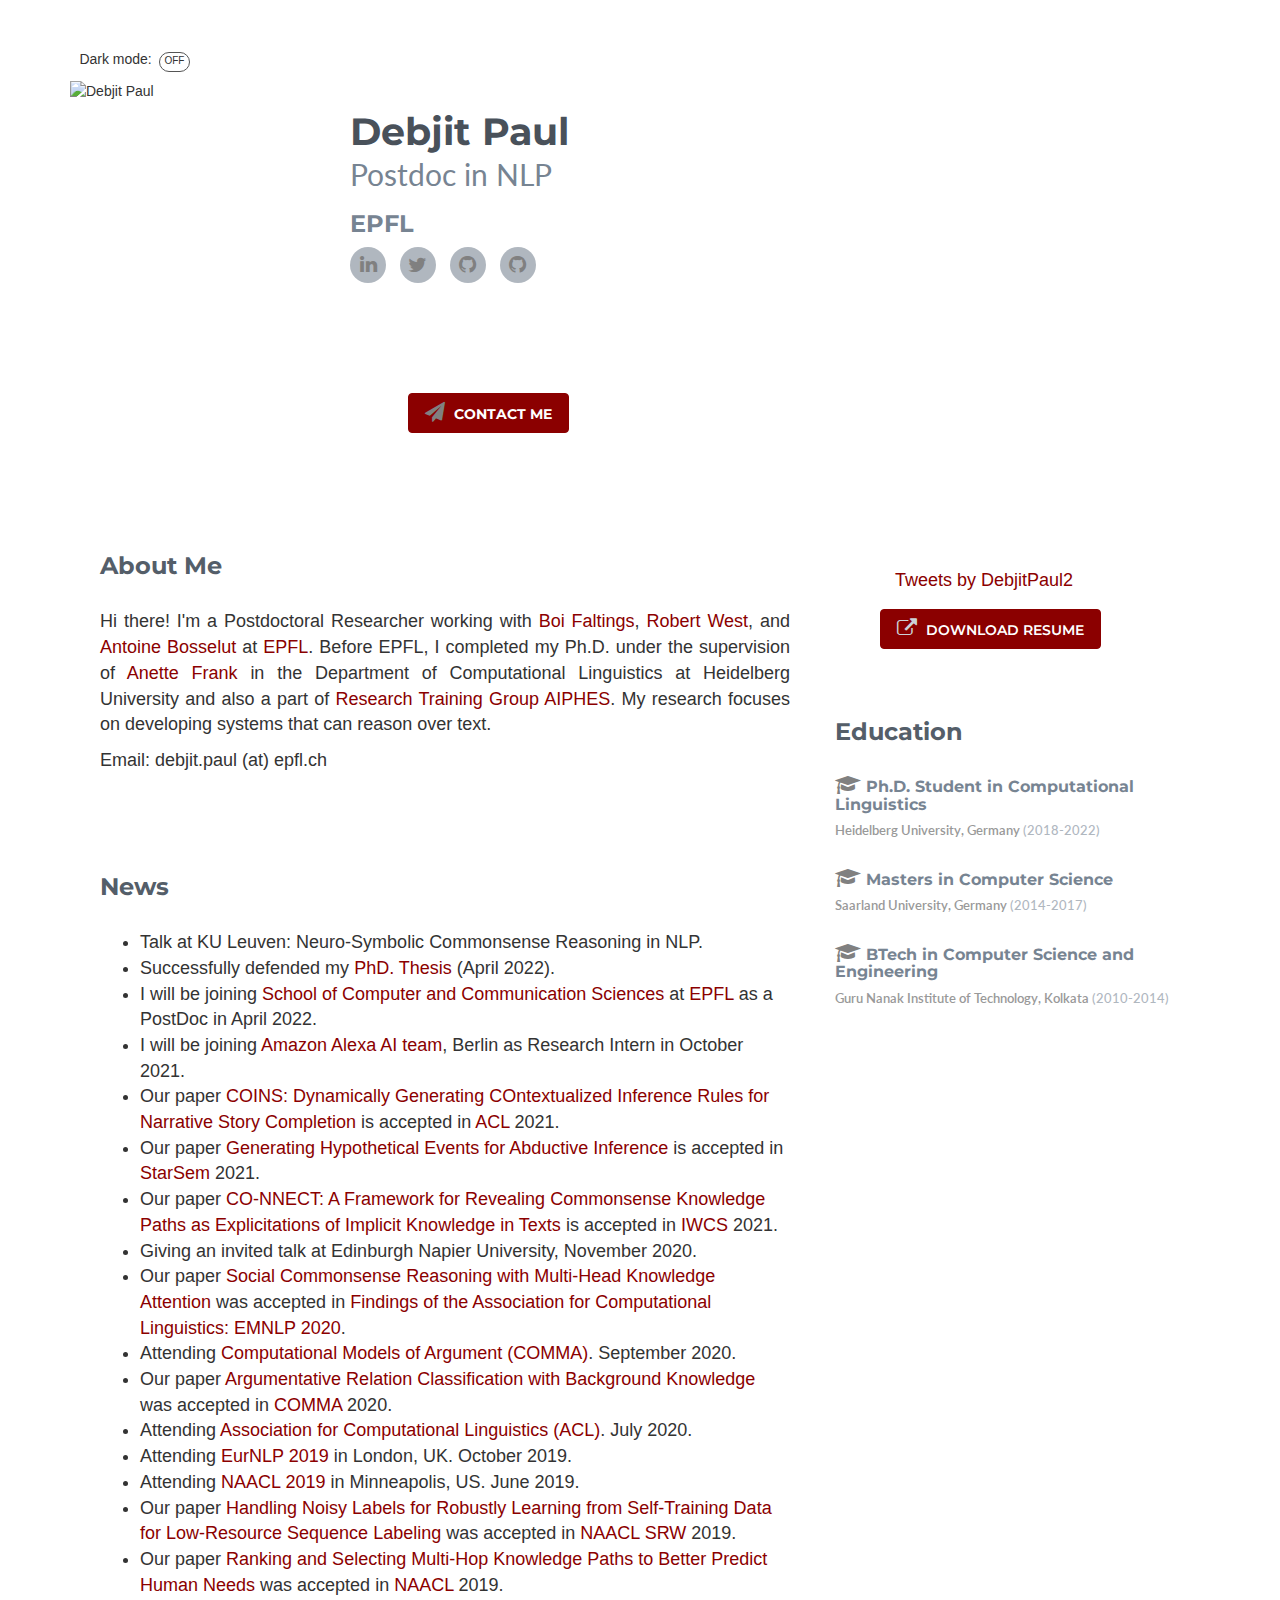
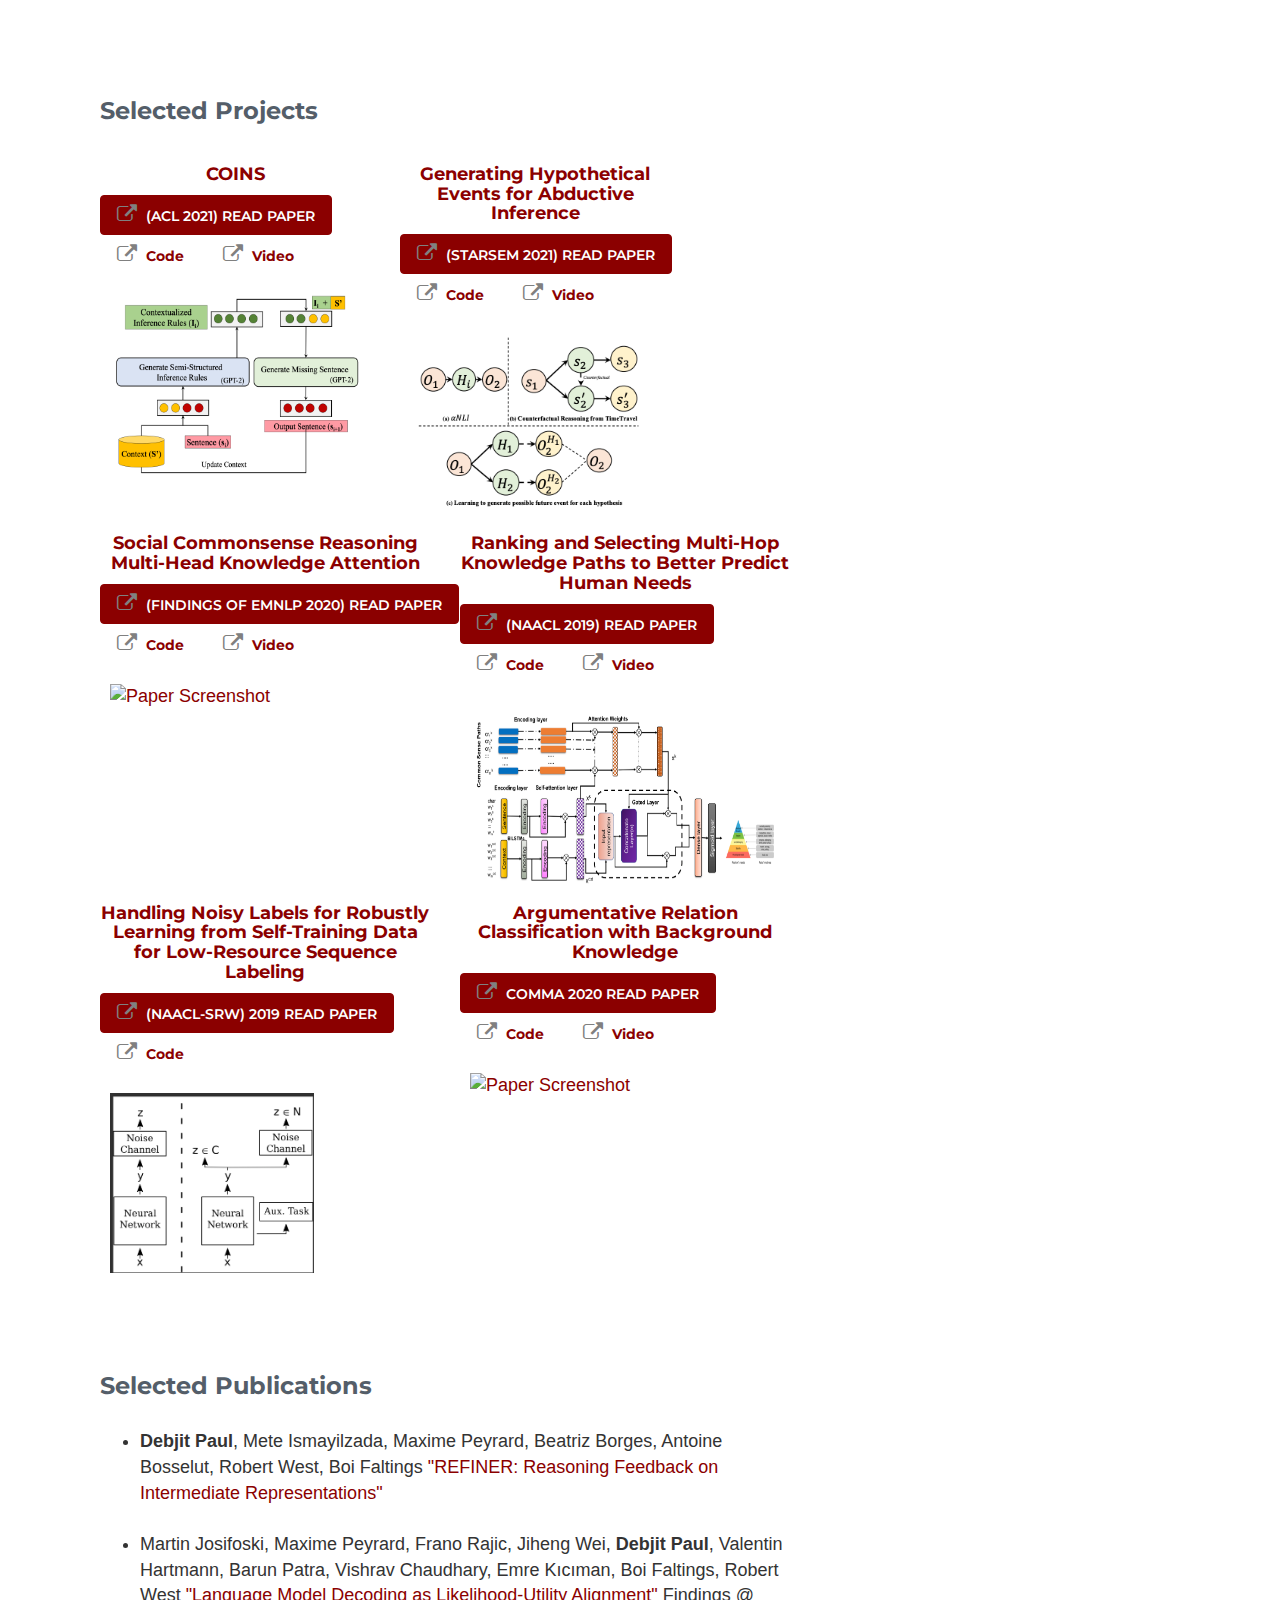
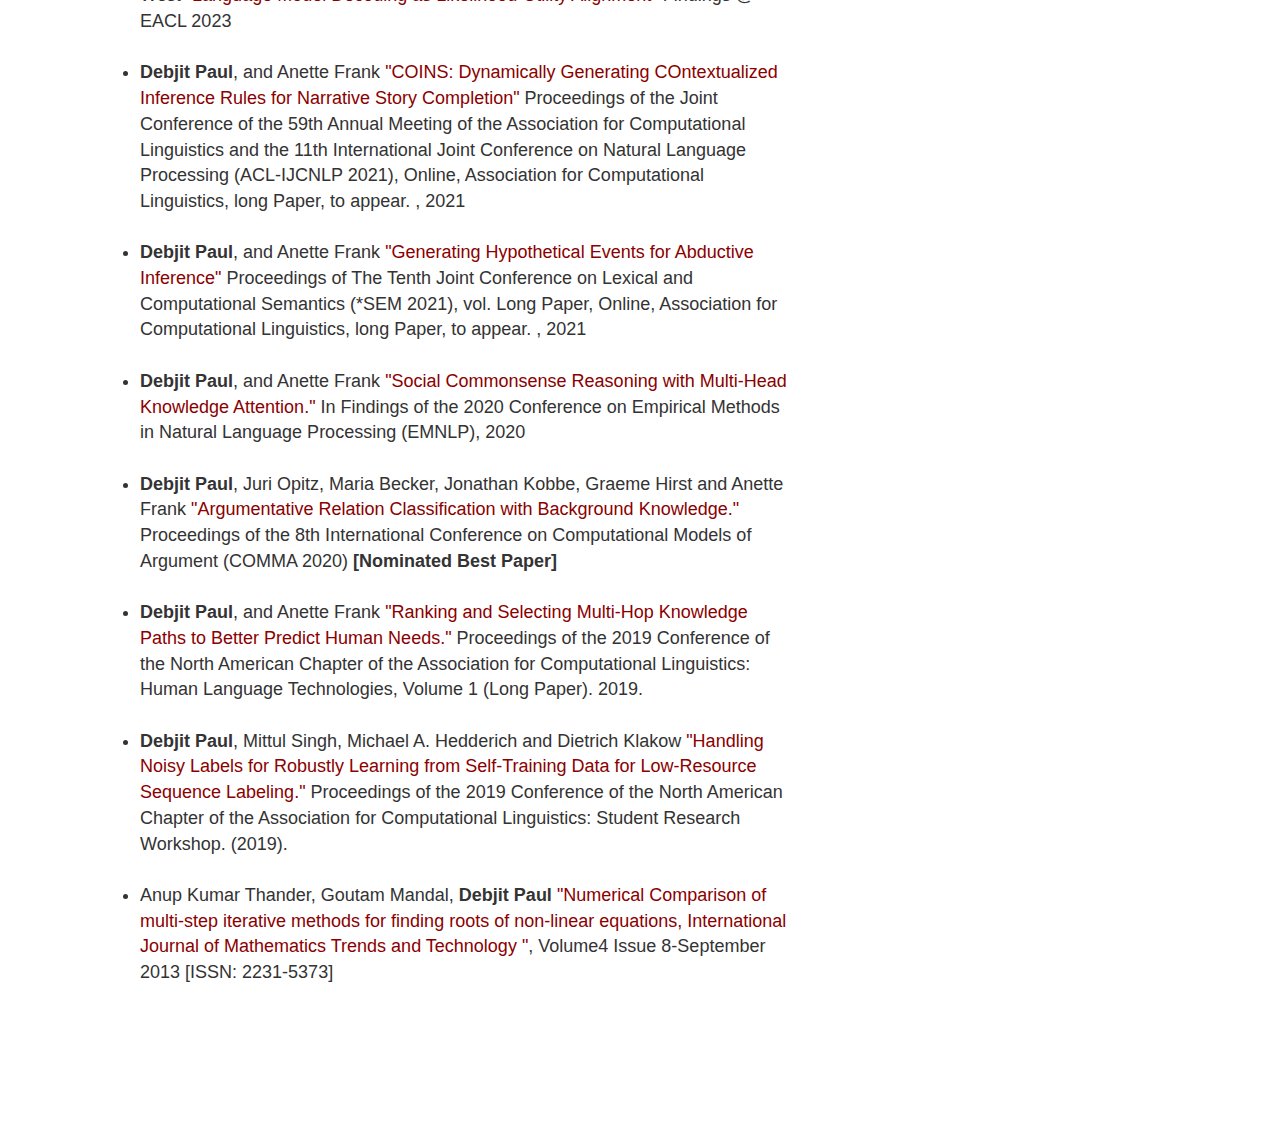
==== commit ab466084: "Update index.html" ====
--- a/index.html
+++ b/index.html
@@ -76,7 +76,7 @@
                     <li class="last-item"><a href="https://github.com/debjitpaul" target="_blank"><i
                                 class="fa fa-github"></i></a></li>
                     <li class="last-item"><a href="https://scholar.google.de/citations?user=jJ8MjZMAAAAJ&hl=en&oi=ao" target="_blank"><i
-                                class="fa fa-google-scholar"></i></a></li-->
+                                class="fa fa-github"></i></a></li-->
                     
                 </ul>
                 </br></br>
@@ -304,7 +304,7 @@
                         <h2 class="heading">Selected Publications</h2>
                         <div class="content">
                             <ul> <font size="4">  
-                                <li> Debjit Paul, Mete Ismayilzada, Maxime Peyrard, Beatriz Borges, Antoine Bosselut, Robert West, Boi Faltings
+                                <li> <b>Debjit Paul</b>, Mete Ismayilzada, Maxime Peyrard, Beatriz Borges, Antoine Bosselut, Robert West, Boi Faltings
                                     <a href="https://arxiv.org/pdf/2304.01904.pdf" target="_blank">
                                         "REFINER: Reasoning Feedback on Intermediate Representations" </a> </li> <br>
                                 <li> Martin Josifoski, Maxime Peyrard, Frano Rajic, Jiheng Wei, <b>Debjit Paul</b>, Valentin Hartmann, Barun Patra, Vishrav Chaudhary, Emre Kıcıman, Boi Faltings, Robert West
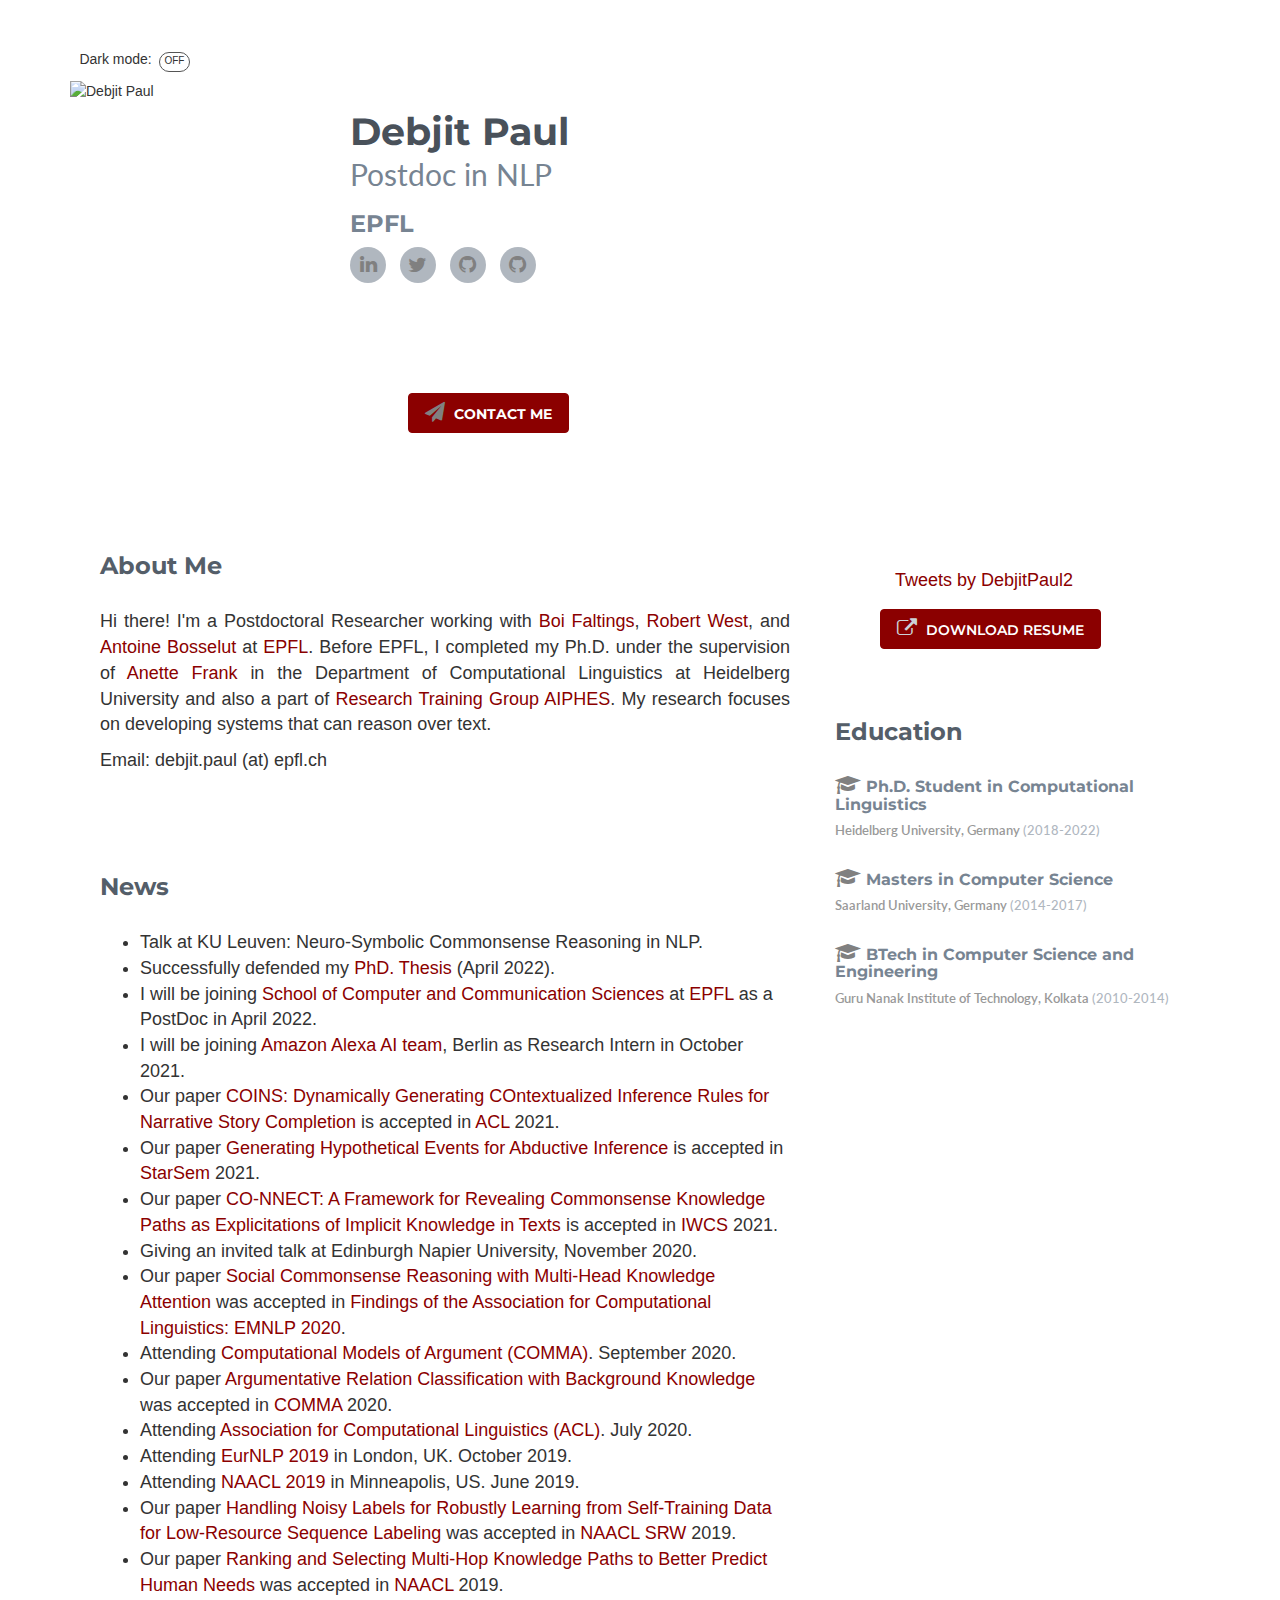
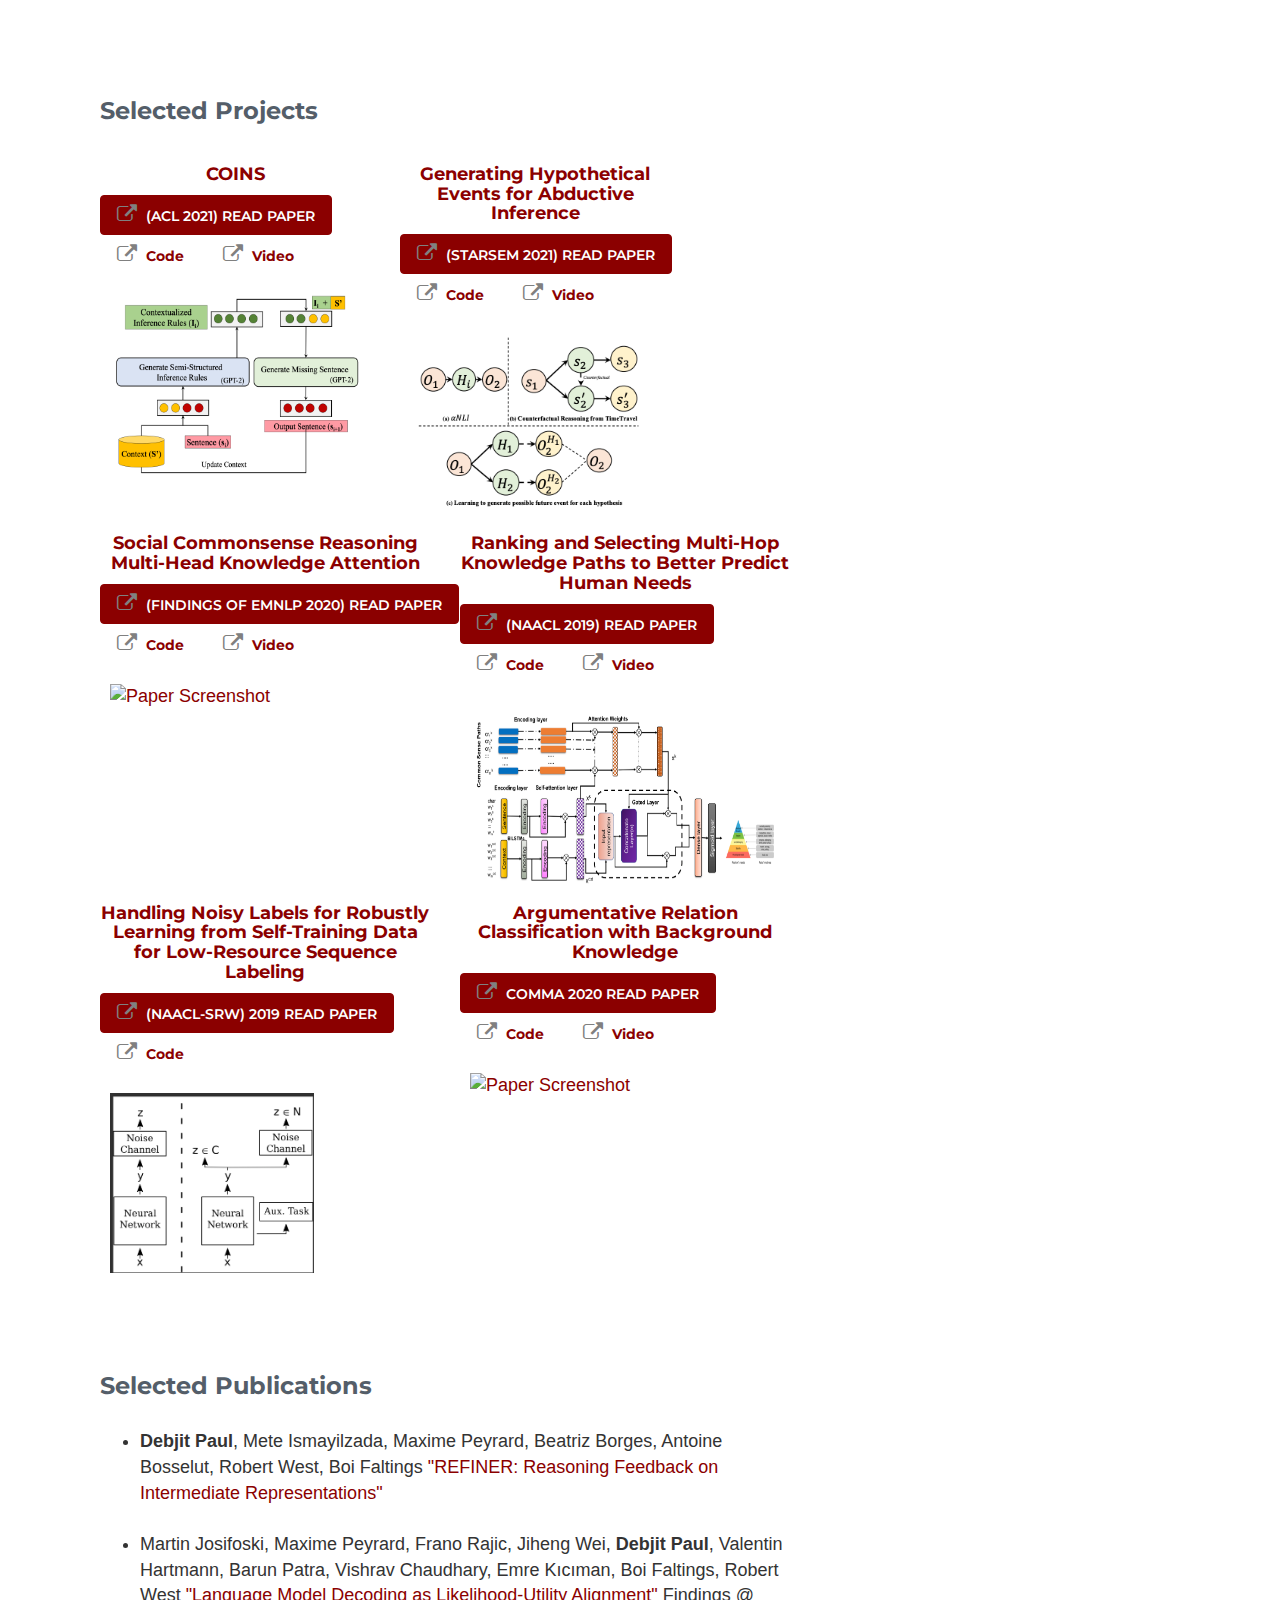
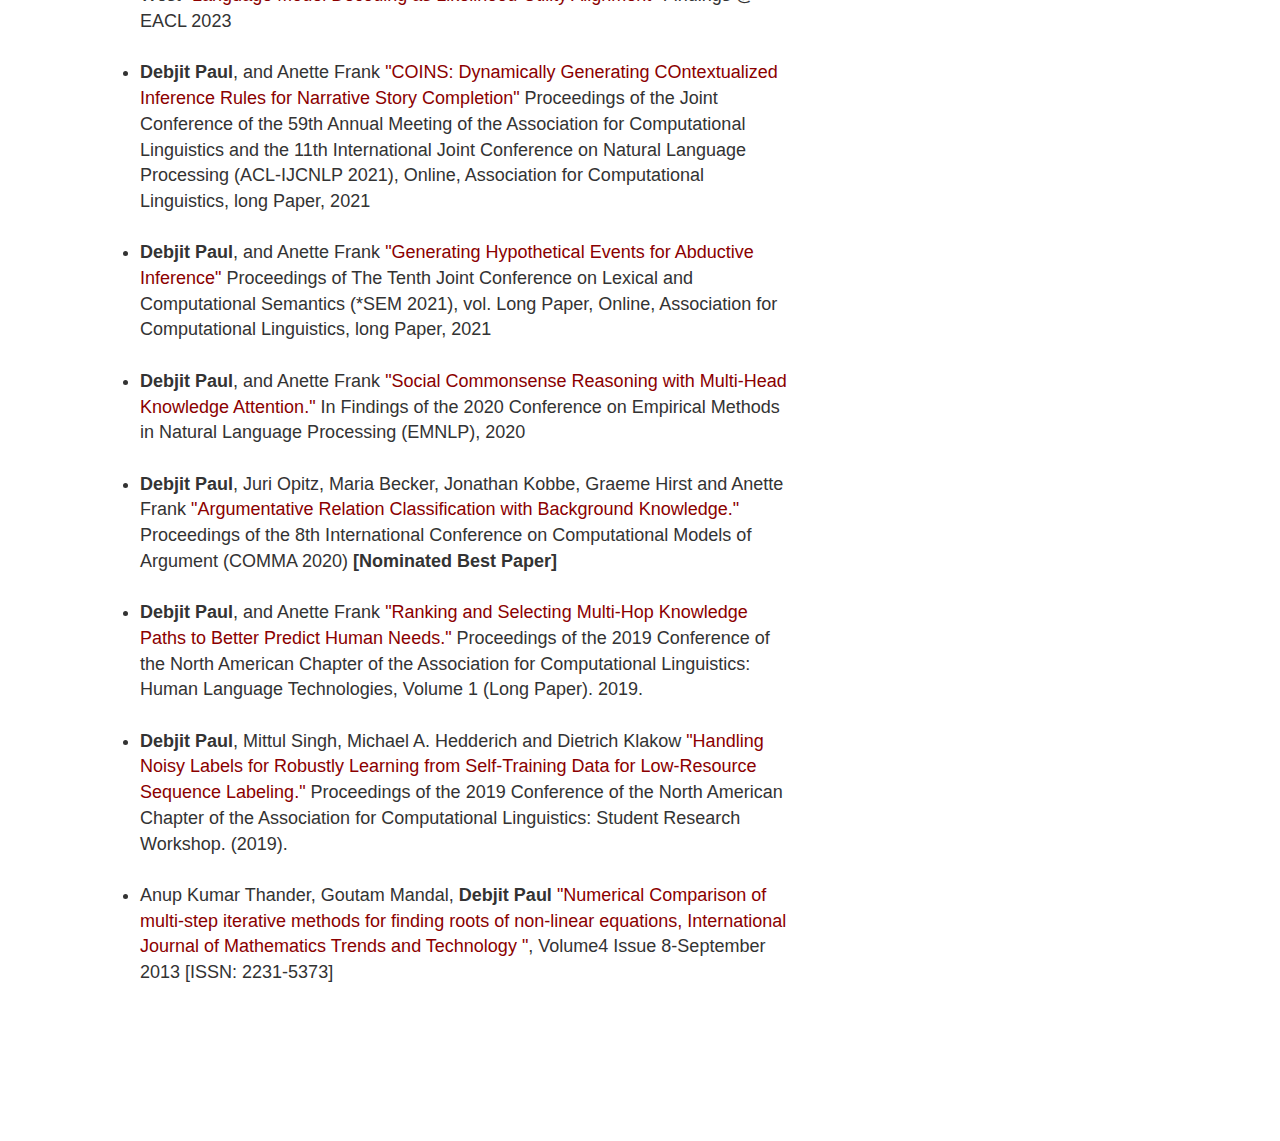
==== commit aad4a273: "Update index.html" ====
--- a/index.html
+++ b/index.html
@@ -312,11 +312,11 @@
                                         "Language Model Decoding as Likelihood-Utility Alignment" </a> Findings @ EACL 2023 </li> <br>
                                 <li><b>Debjit Paul</b>, and Anette Frank
                                     <a href="https://arxiv.org/pdf/2106.02497.pdf" target="_blank">
-                                        "COINS: Dynamically Generating COntextualized Inference Rules for Narrative Story Completion" </a> Proceedings of the Joint Conference of the 59th Annual Meeting of the Association for Computational Linguistics and the 11th International Joint Conference on Natural Language Processing (ACL-IJCNLP 2021), Online, Association for Computational Linguistics, long Paper, to appear. , 2021</li> <br>
+                                        "COINS: Dynamically Generating COntextualized Inference Rules for Narrative Story Completion" </a> Proceedings of the Joint Conference of the 59th Annual Meeting of the Association for Computational Linguistics and the 11th International Joint Conference on Natural Language Processing (ACL-IJCNLP 2021), Online, Association for Computational Linguistics, long Paper, 2021</li> <br>
                                 
                                 <li><b>Debjit Paul</b>, and Anette Frank
                                     <a href="https://arxiv.org/pdf/2106.03973.pdf" target="_blank">
-                                        "Generating Hypothetical Events for Abductive Inference" </a> Proceedings of The Tenth Joint Conference on Lexical and Computational Semantics (*SEM 2021), vol. Long Paper, Online, Association for Computational Linguistics, long Paper, to appear. , 2021</li> <br>
+                                        "Generating Hypothetical Events for Abductive Inference" </a> Proceedings of The Tenth Joint Conference on Lexical and Computational Semantics (*SEM 2021), vol. Long Paper, Online, Association for Computational Linguistics, long Paper, 2021</li> <br>
                                   
                                 <li><b>Debjit Paul</b>, and Anette Frank
                                     <a href="https://arxiv.org/pdf/2010.05587.pdf" target="_blank">
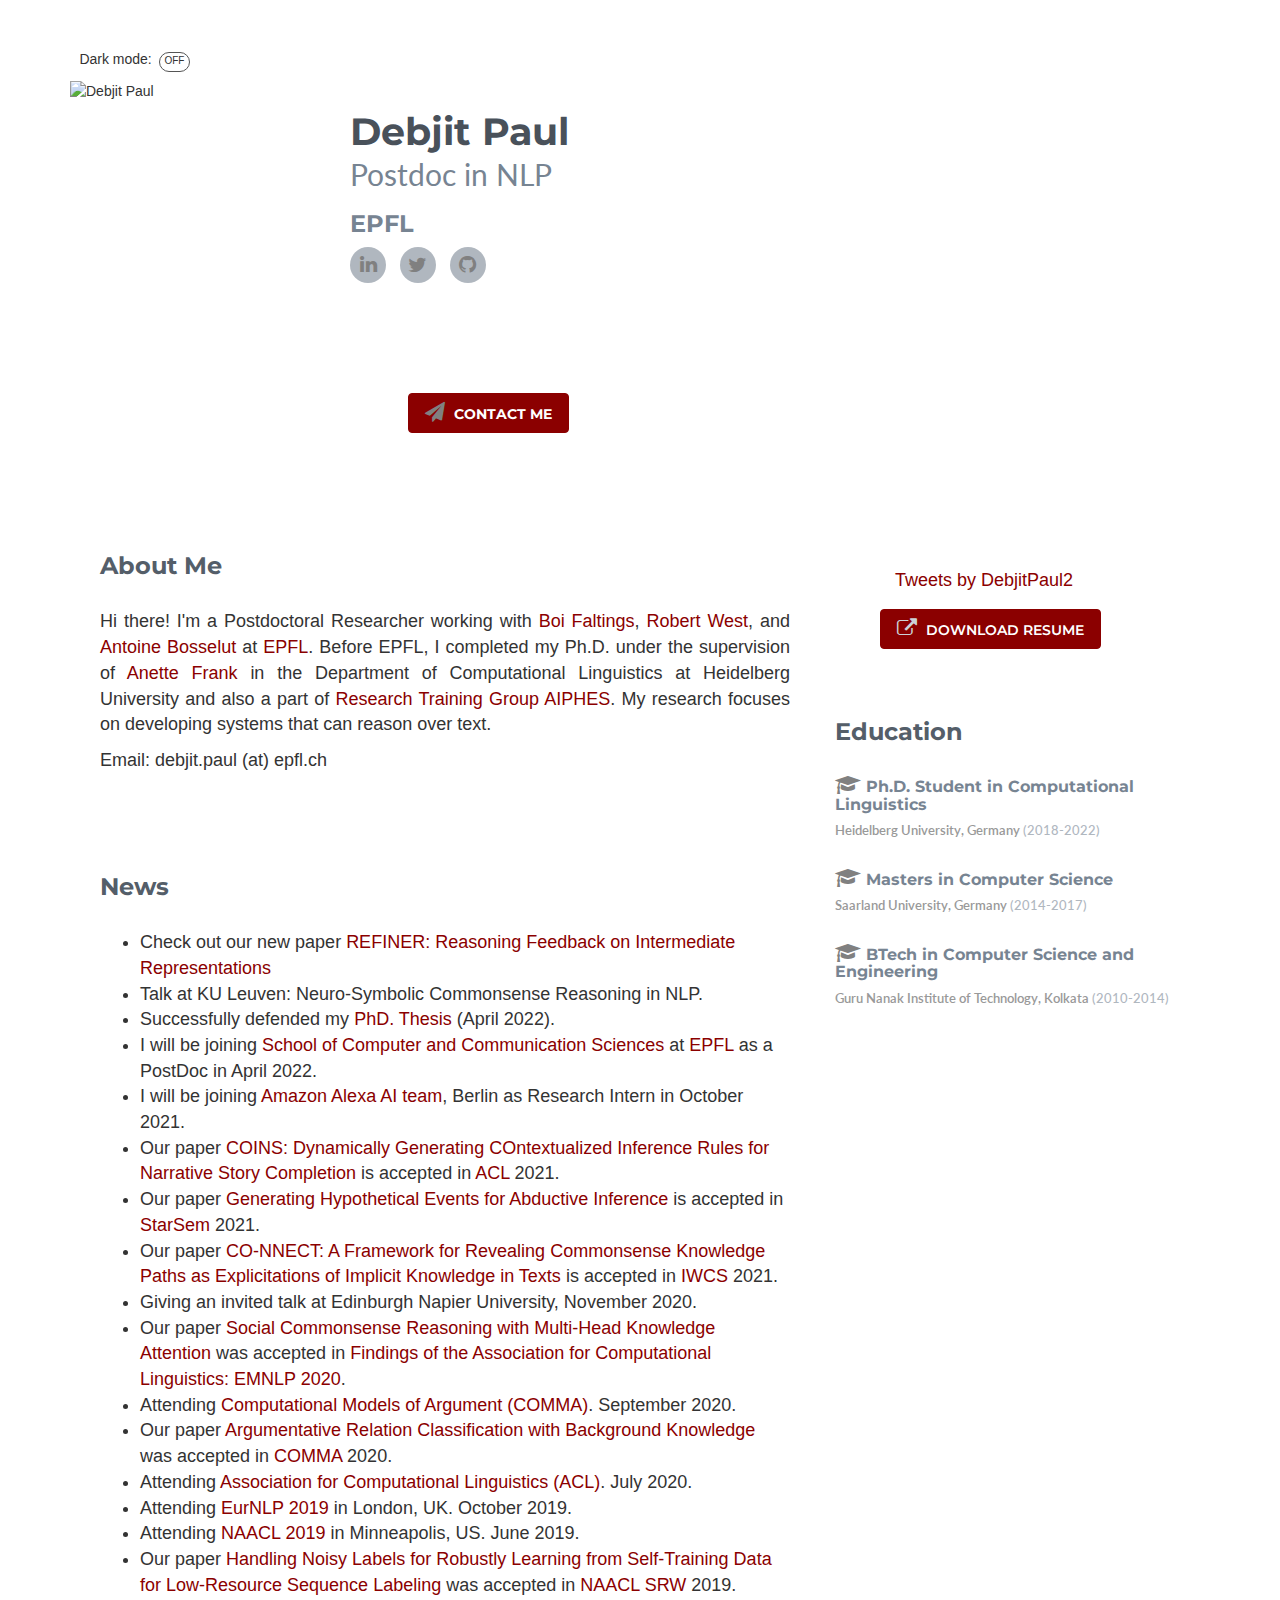
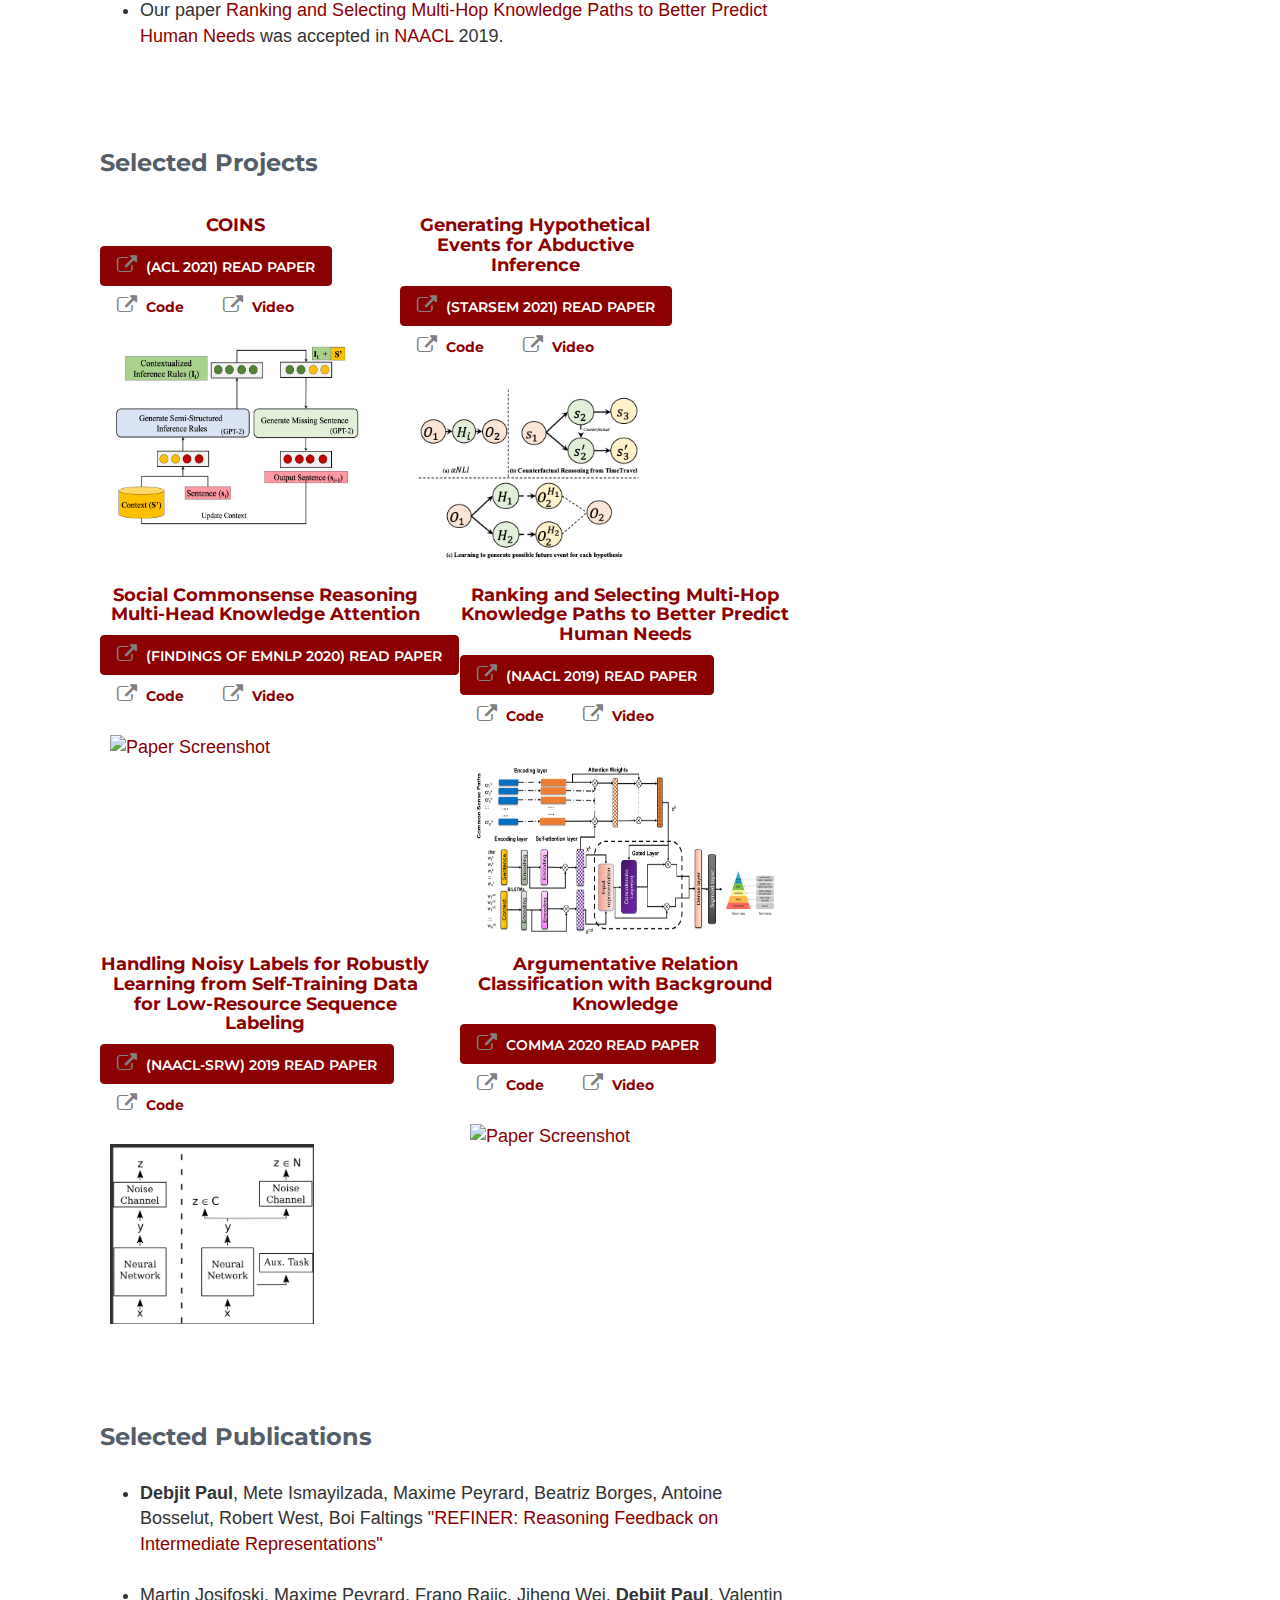
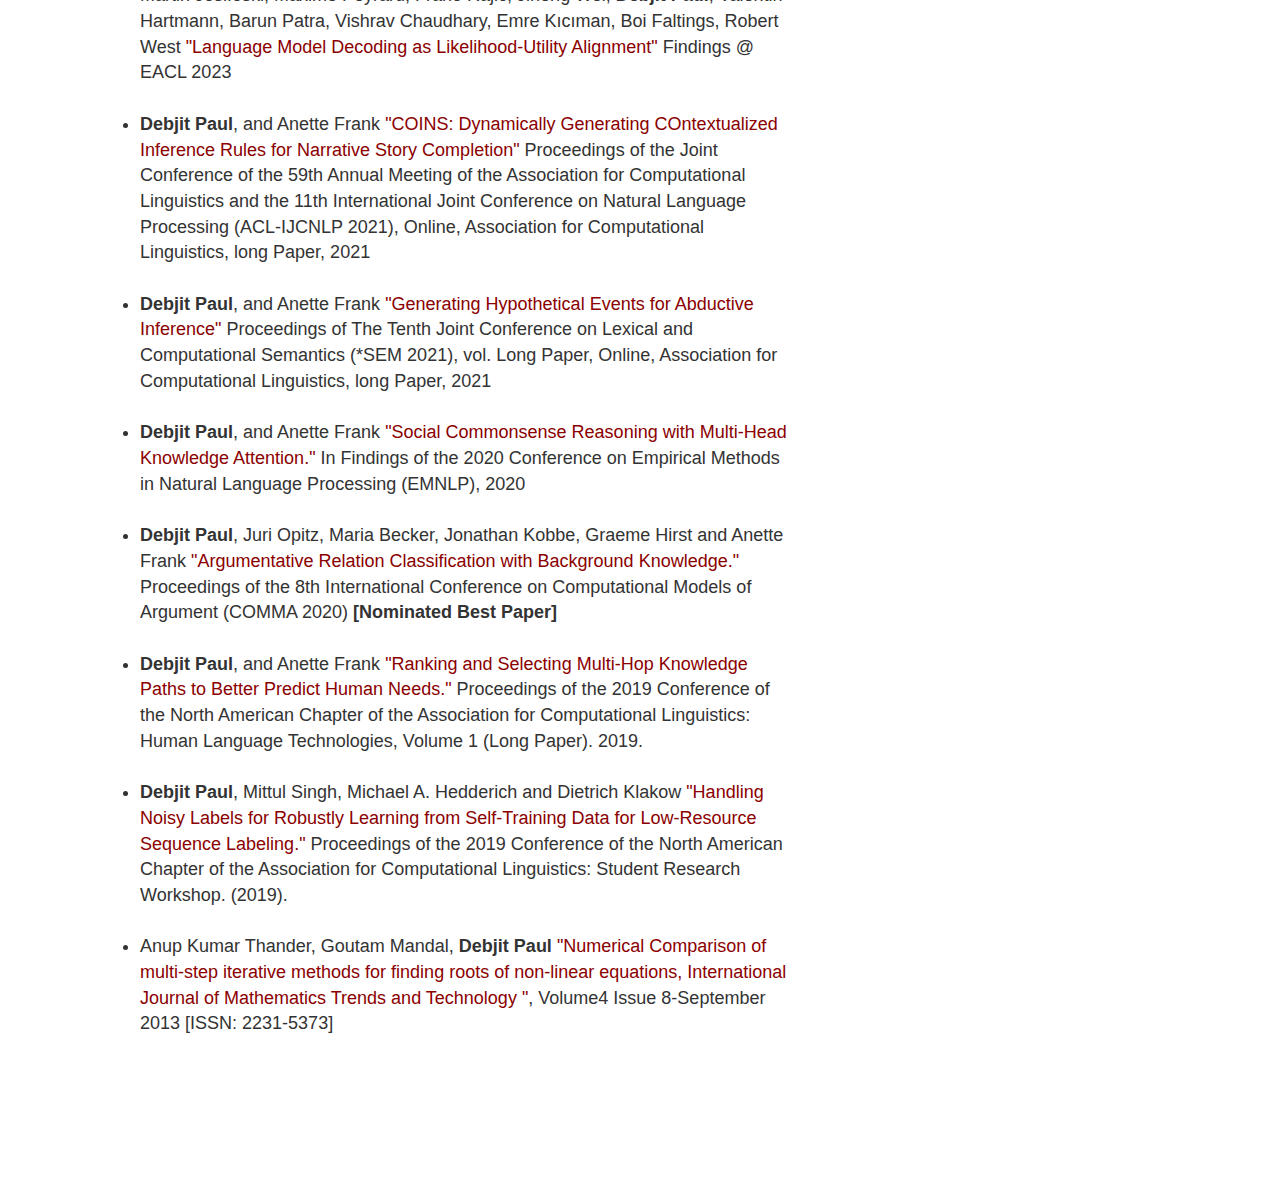
==== commit 79b5ecfd: "Update index.html" ====
--- a/index.html
+++ b/index.html
@@ -75,7 +75,7 @@
                                 class="fa fa-twitter"></i></a></li>
                     <li class="last-item"><a href="https://github.com/debjitpaul" target="_blank"><i
                                 class="fa fa-github"></i></a></li>
-                    <li class="last-item"><a href="https://scholar.google.de/citations?user=jJ8MjZMAAAAJ&hl=en&oi=ao" target="_blank"><i
+                    <!--li class="last-item"><a href="https://scholar.google.de/citations?user=jJ8MjZMAAAAJ&hl=en&oi=ao" target="_blank"><i
                                 class="fa fa-github"></i></a></li-->
                     
                 </ul>
@@ -128,6 +128,7 @@
                         <div class="content">
                             <p> <font size="4">
                             <ul class="fa-lu">
+                            <li> Check out our new paper <a href="https://debjitpaul.github.io/refiner/">REFINER: Reasoning Feedback on Intermediate Representations</a>
                             <li> Talk at KU Leuven: Neuro-Symbolic Commonsense Reasoning in NLP. </li>
                             <li> Successfully defended my <a href="https://www.cl.uni-heidelberg.de/nlpgroup/news/2022-04-20_PhD_defense">PhD. Thesis</a> (April 2022).</li>
                             <li> I will be joining <a href="https://www.epfl.ch/schools/ic/">School of Computer and Communication Sciences</a> at <a href="https://www.epfl.ch/" target="_blank">EPFL</a> as a PostDoc in April 2022.</li>
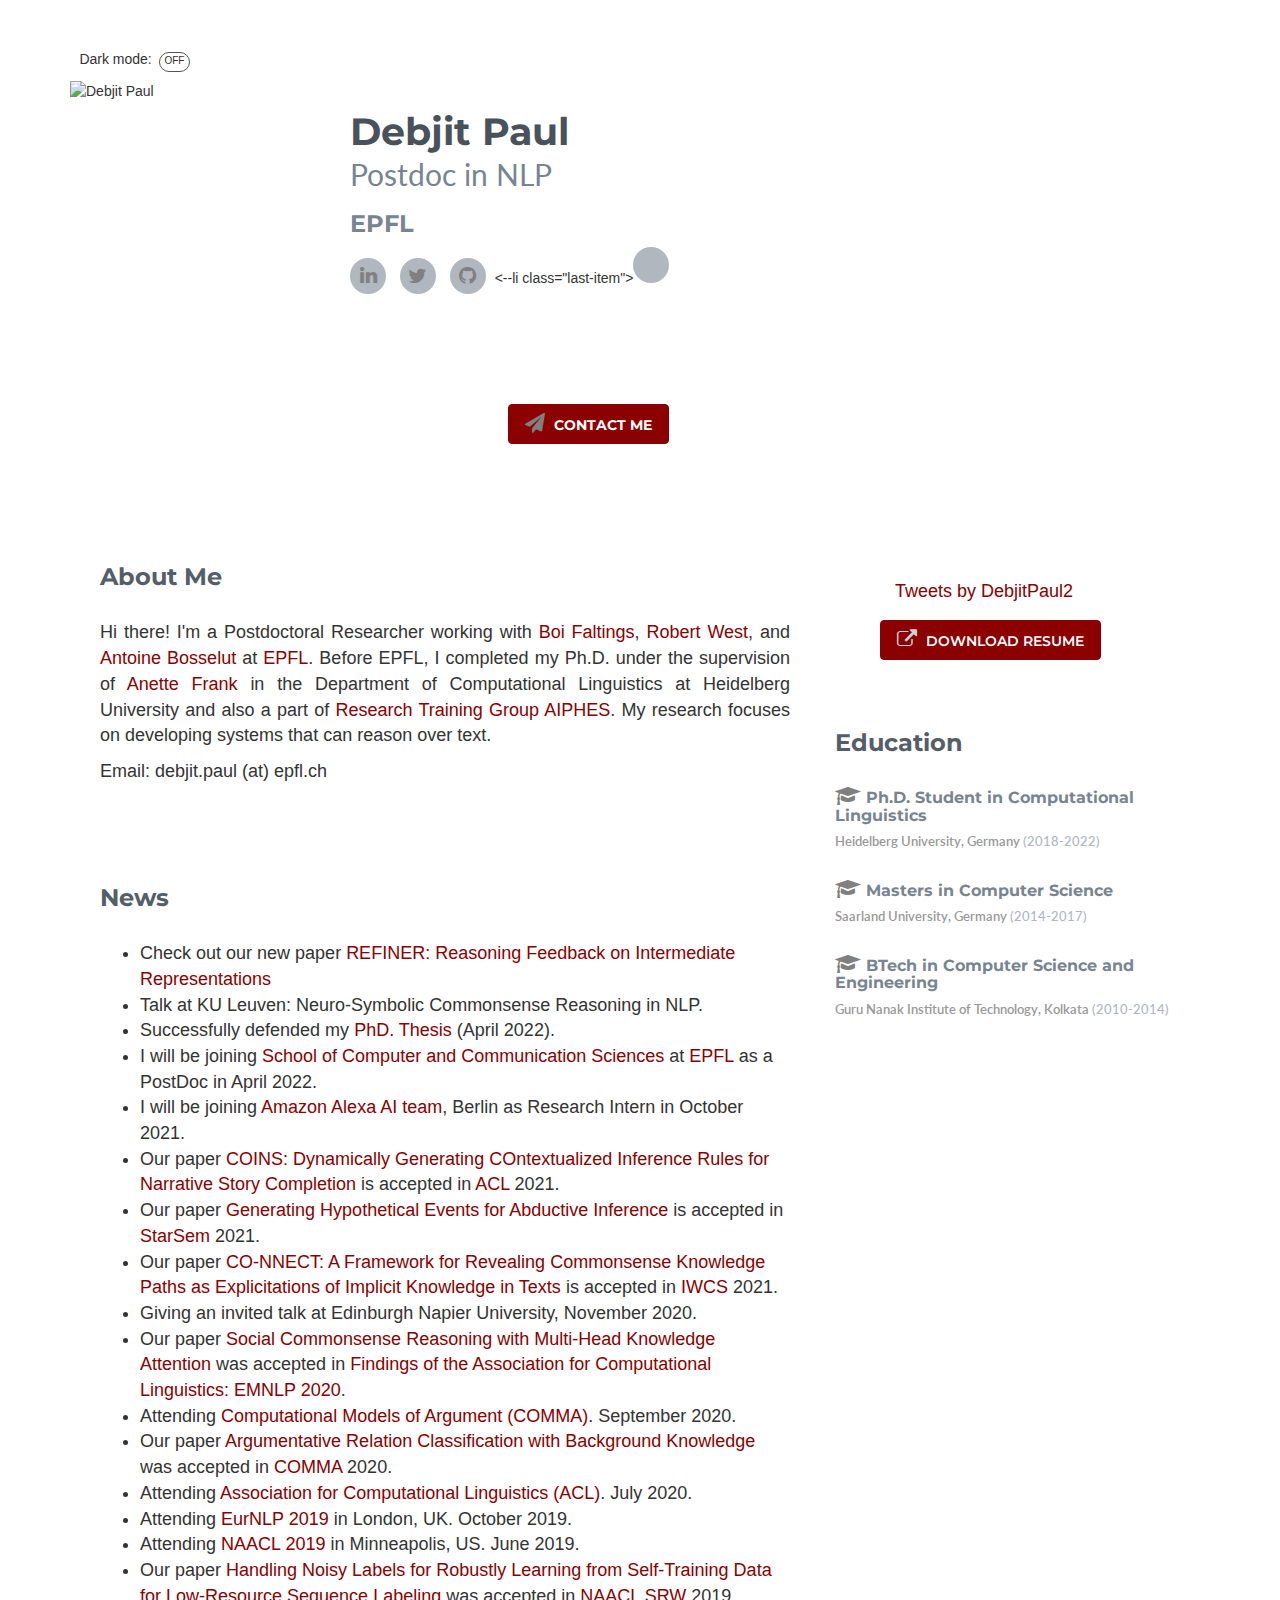
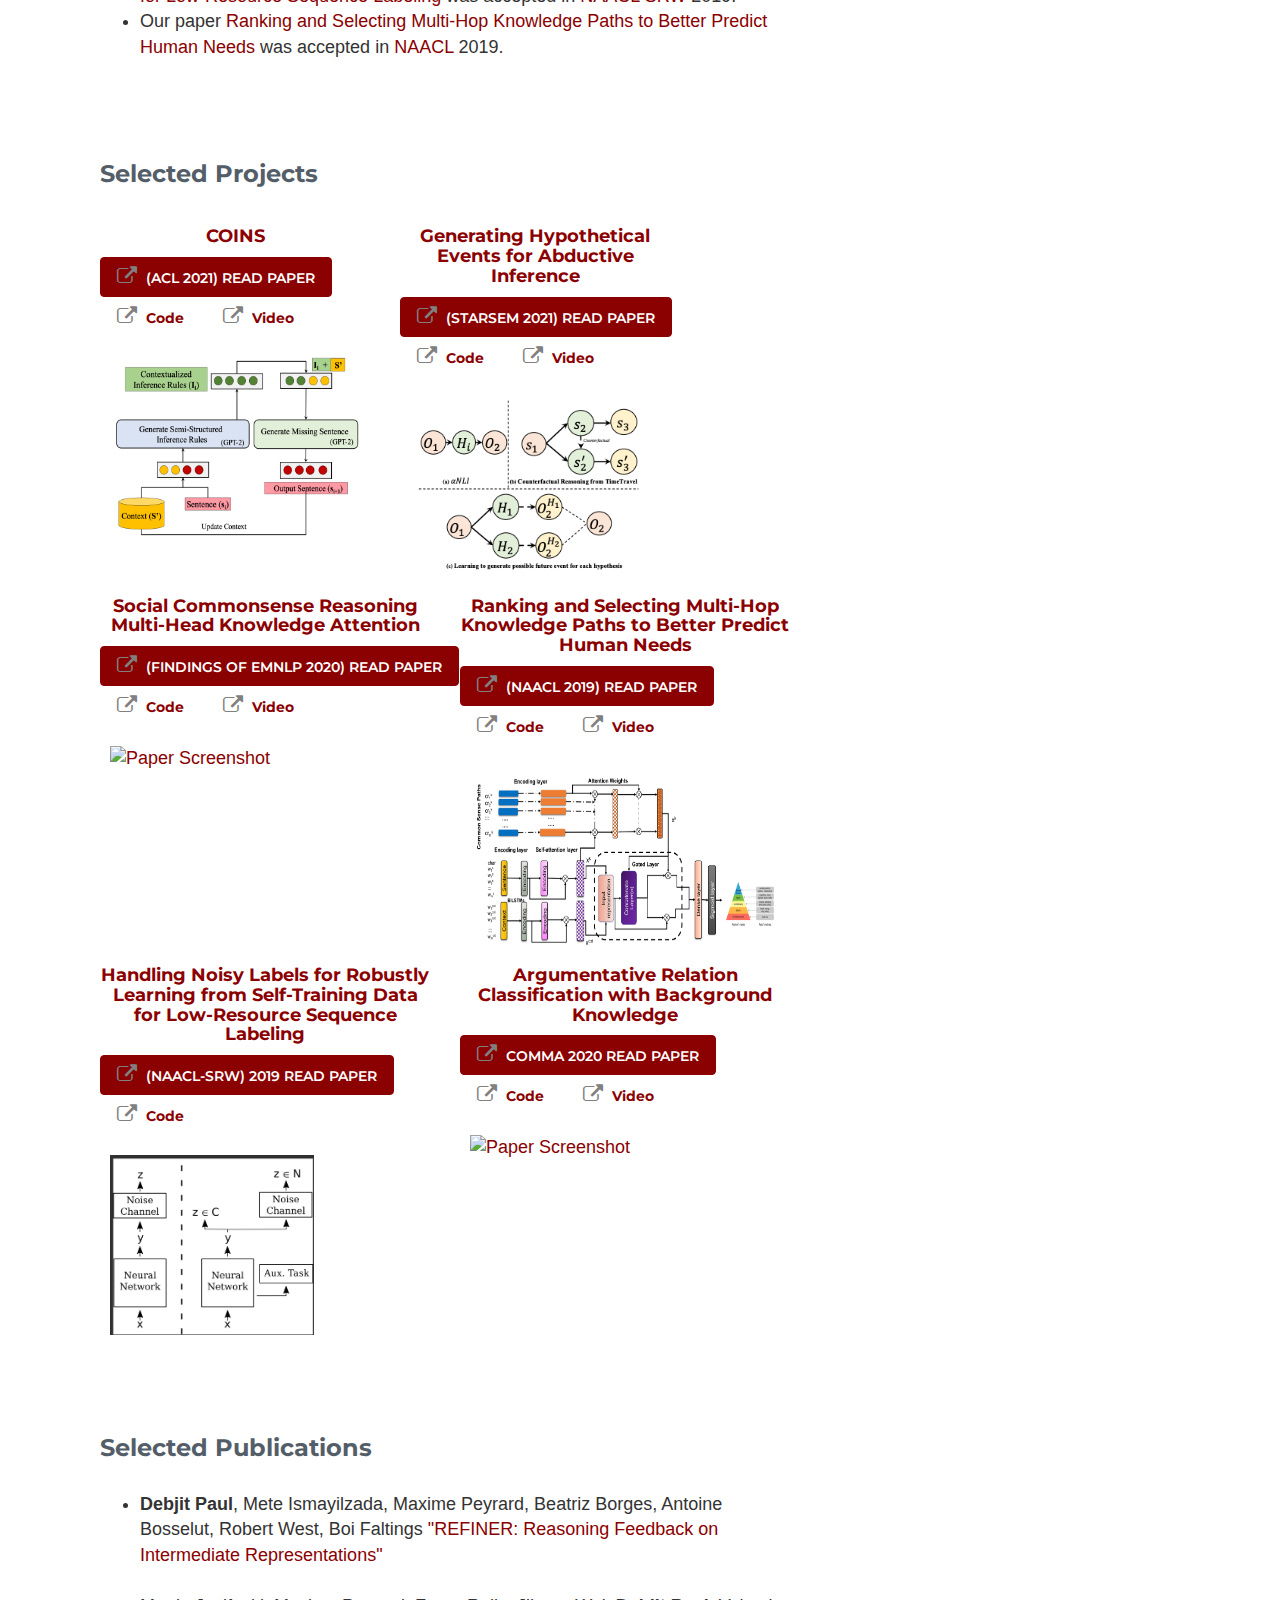
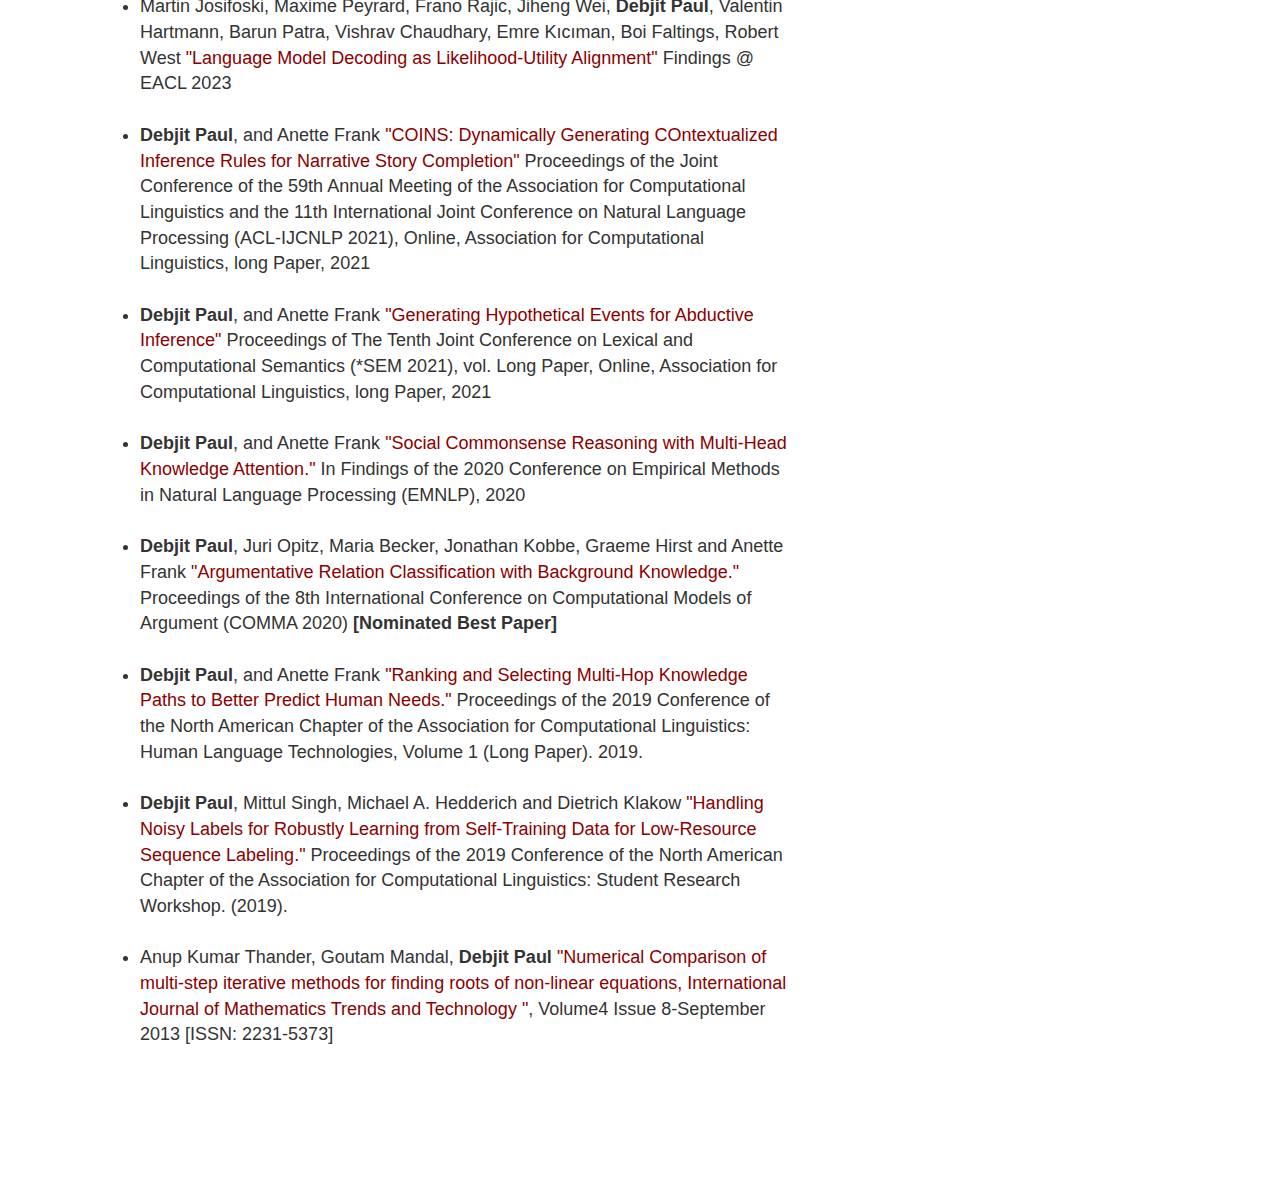
==== commit 425c8f3d: "Update index.html" ====
--- a/index.html
+++ b/index.html
@@ -75,8 +75,8 @@
                                 class="fa fa-twitter"></i></a></li>
                     <li class="last-item"><a href="https://github.com/debjitpaul" target="_blank"><i
                                 class="fa fa-github"></i></a></li>
-                    <!--li class="last-item"><a href="https://scholar.google.de/citations?user=jJ8MjZMAAAAJ&hl=en&oi=ao" target="_blank"><i
-                                class="fa fa-github"></i></a></li-->
+                    <--li class="last-item"><a href="https://scholar.google.de/citations?user=jJ8MjZMAAAAJ&hl=en&oi=ao" target="_blank"><i
+                                class="ai ai-google-scholar big-icon"></i></a></li-->
                     
                 </ul>
                 </br></br>
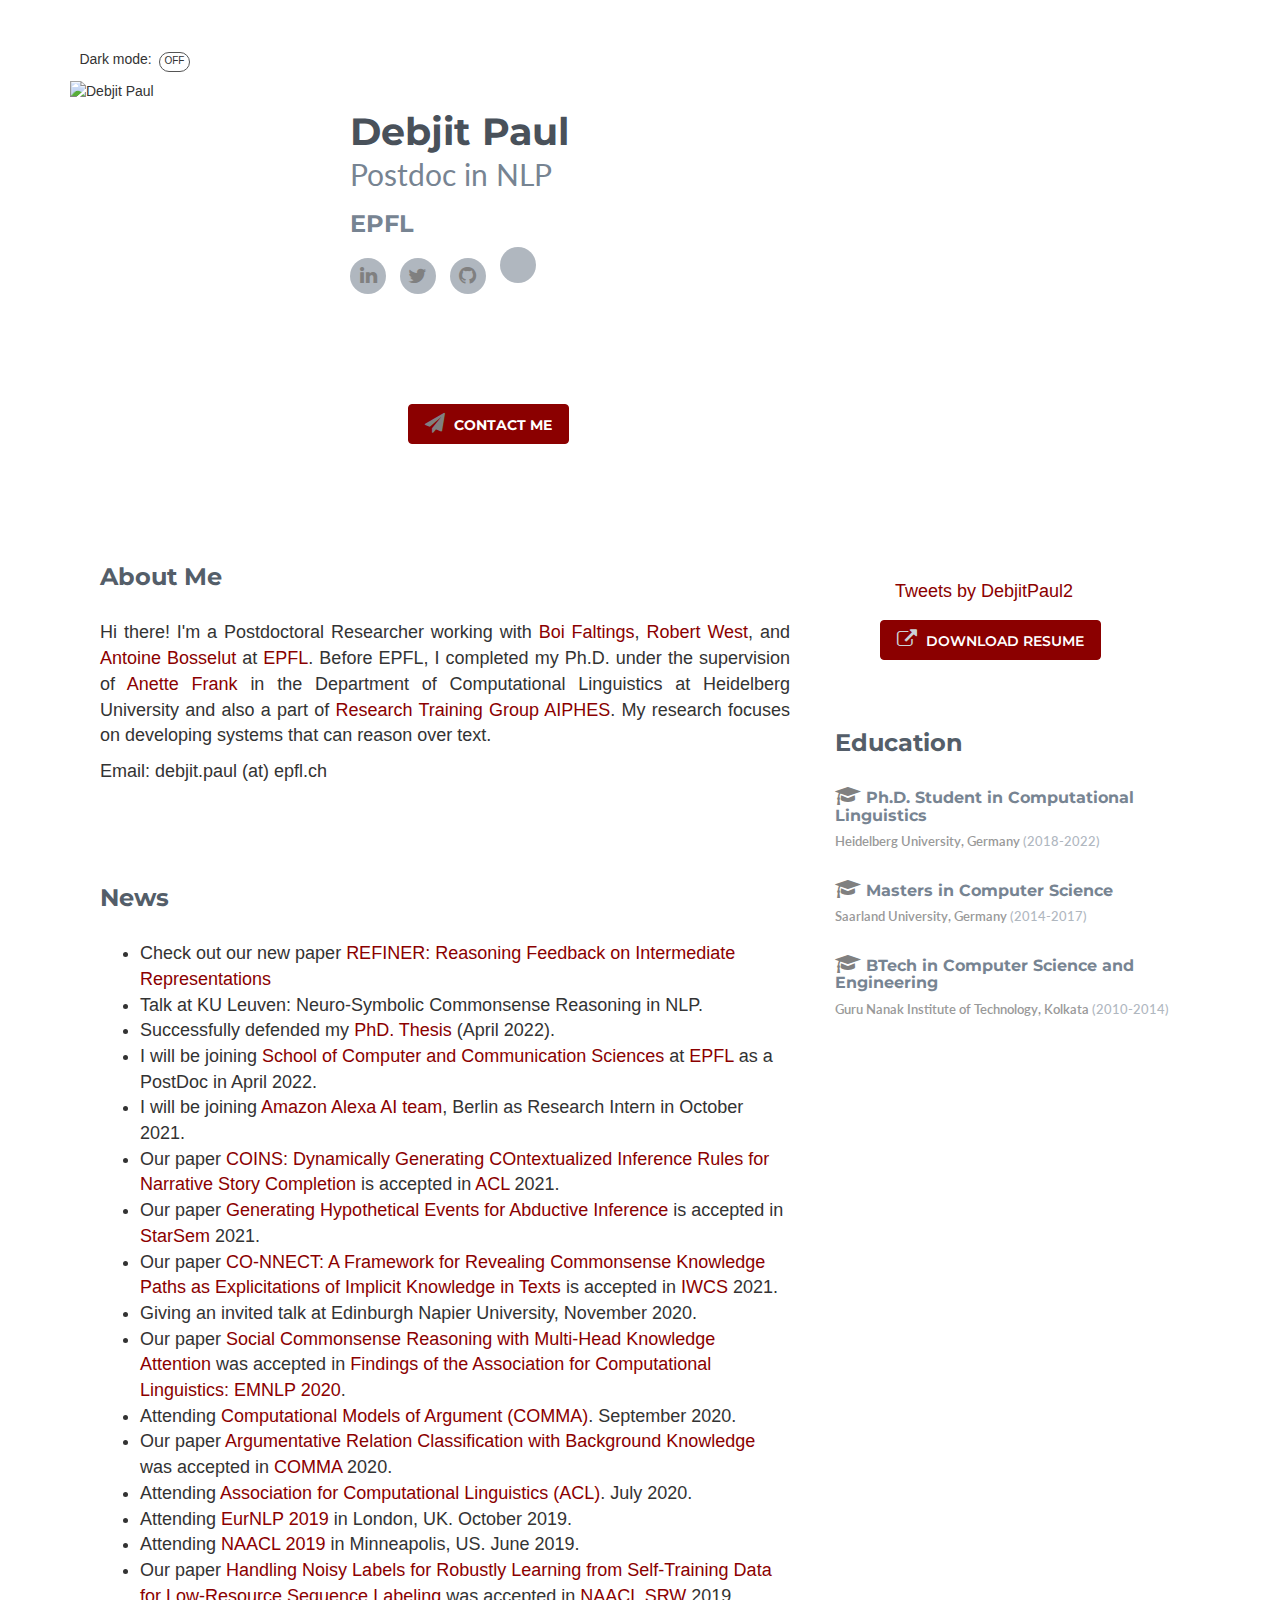
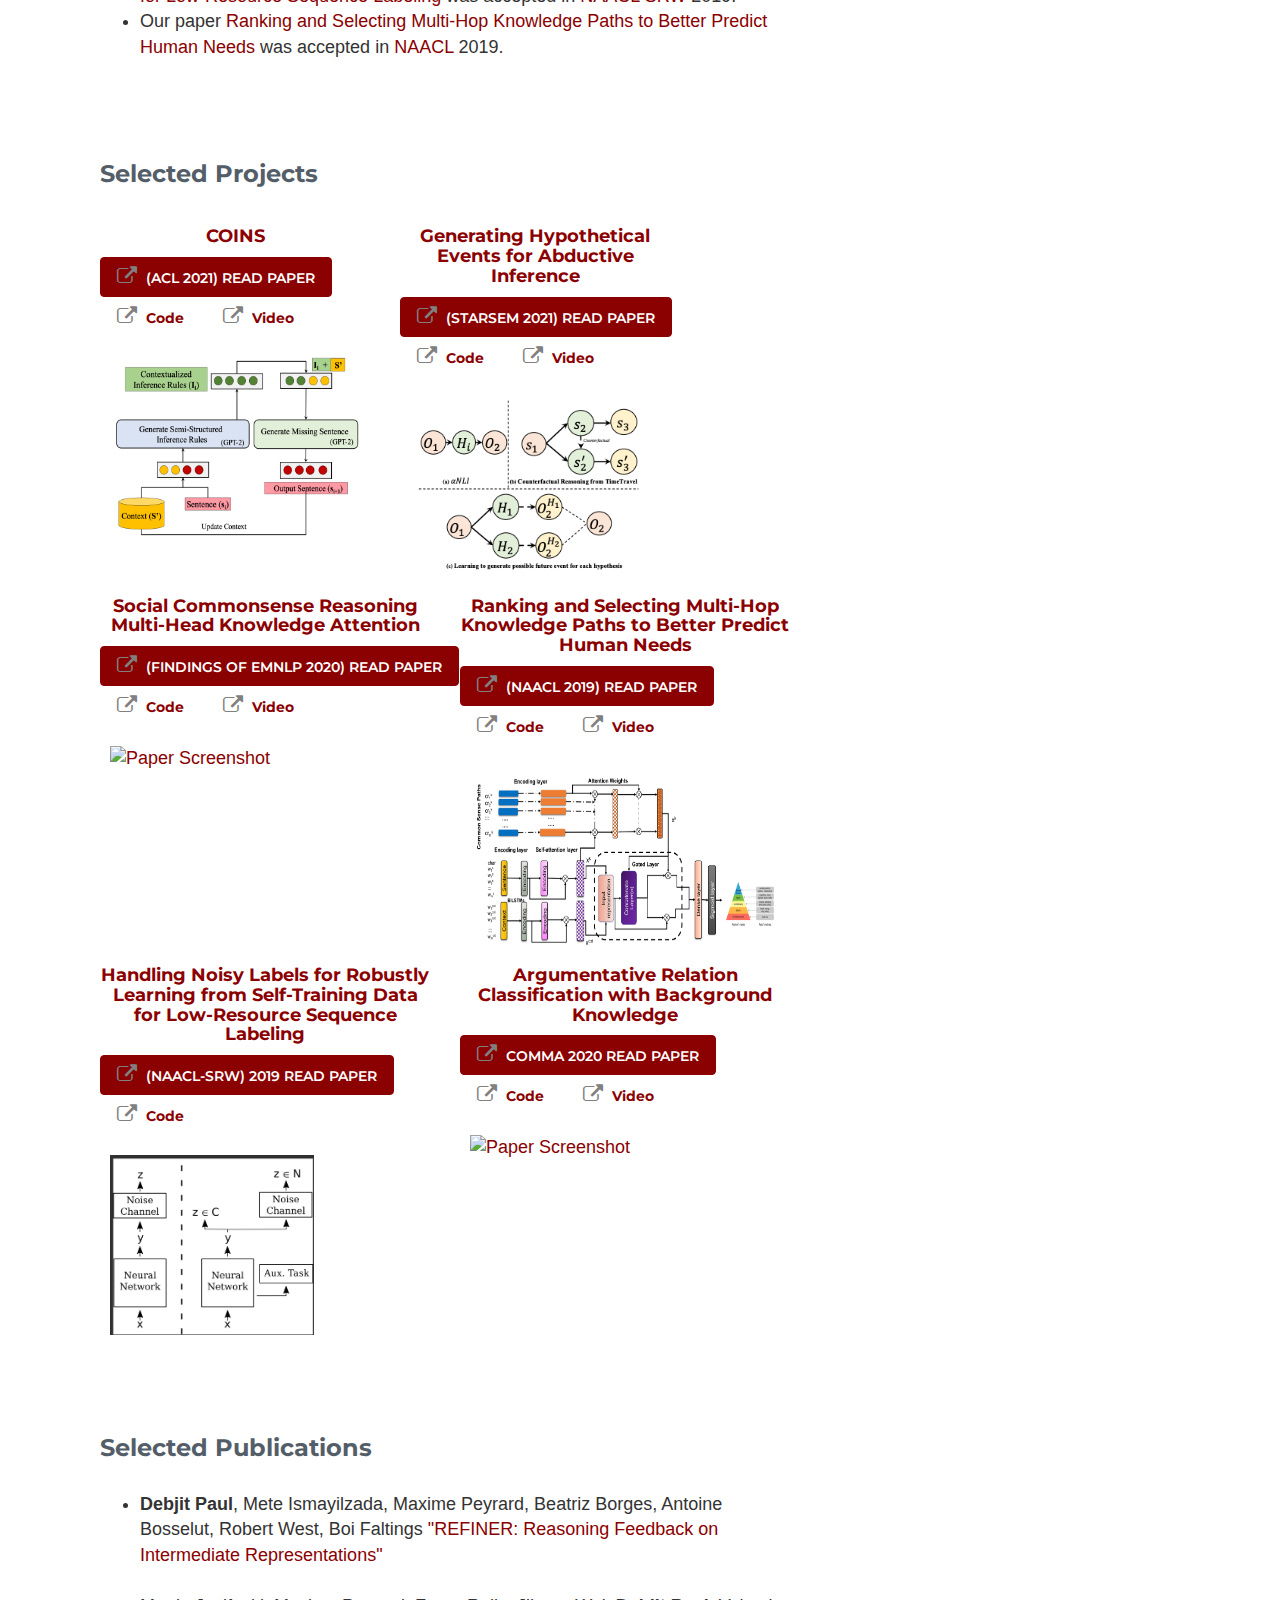
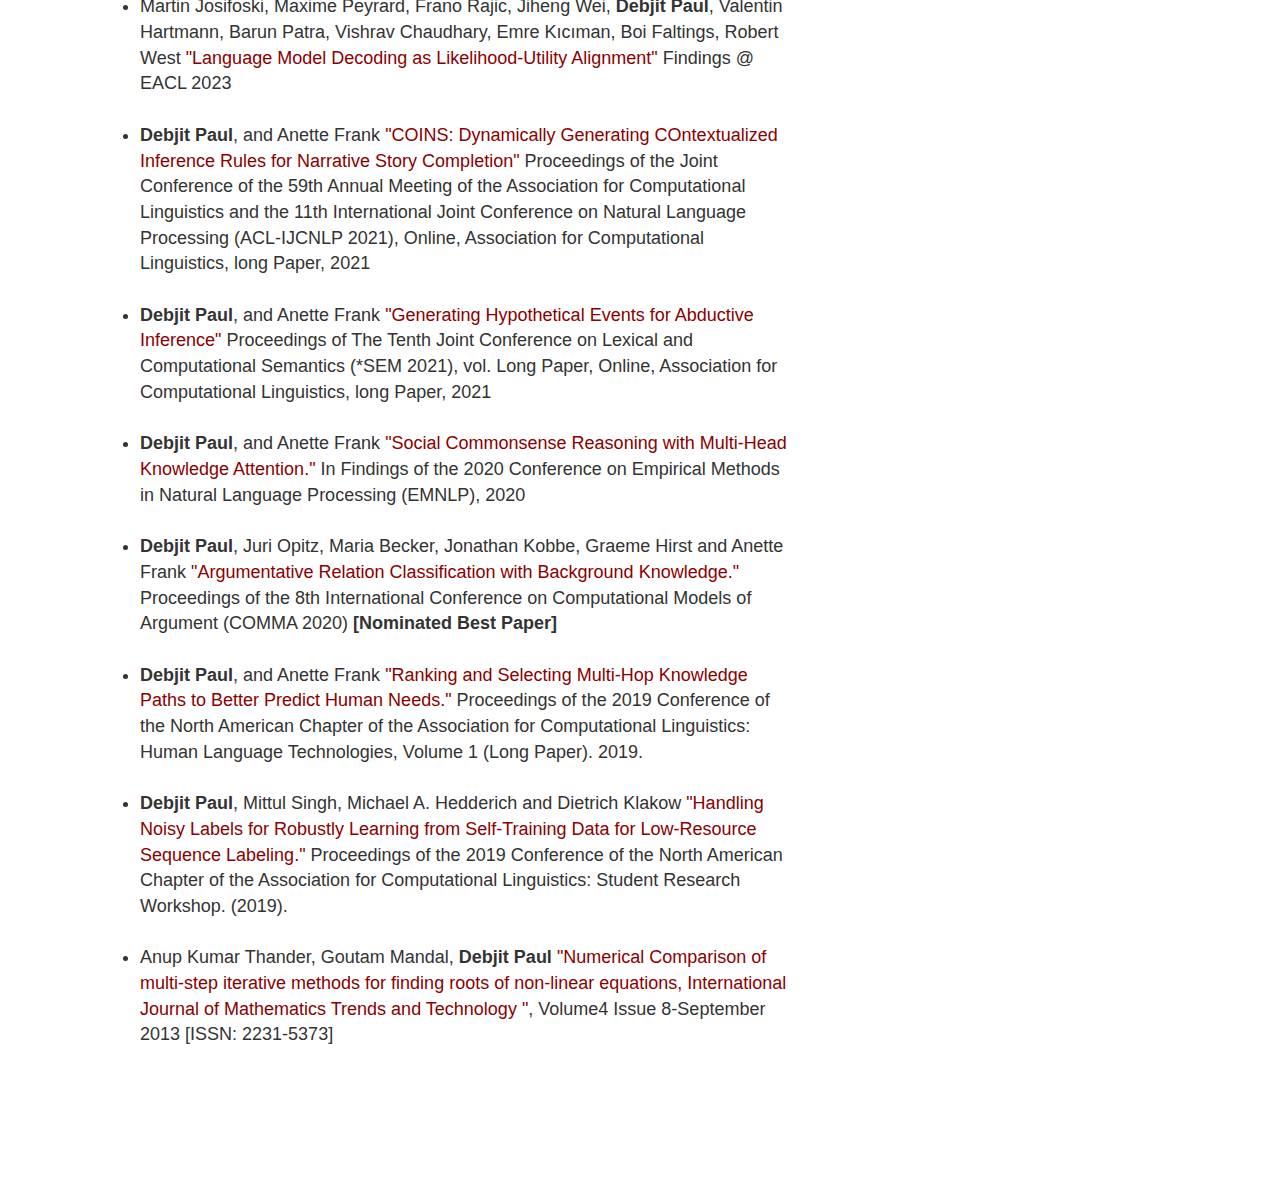
==== commit 90caaad1: "Update index.html" ====
--- a/index.html
+++ b/index.html
@@ -37,7 +37,7 @@
     <link rel="stylesheet" href="https://cdnjs.cloudflare.com/ajax/libs/highlight.js/9.15.6/styles/github.min.css" crossorigin="anonymous" title="hl-light">
     <link rel="stylesheet" href="https://cdnjs.cloudflare.com/ajax/libs/highlight.js/9.15.6/styles/dracula.min.css" crossorigin="anonymous" title="hl-dark" enabled>
    
-   
+   <link rel="stylesheet" href="/path/to/folder/css/academicons.min.css"/>
     
     <!-- Theme CSS -->
     <link id="theme-style" rel="stylesheet" href="assets/css/styles.css">
@@ -75,8 +75,8 @@
                                 class="fa fa-twitter"></i></a></li>
                     <li class="last-item"><a href="https://github.com/debjitpaul" target="_blank"><i
                                 class="fa fa-github"></i></a></li>
-                    <--li class="last-item"><a href="https://scholar.google.de/citations?user=jJ8MjZMAAAAJ&hl=en&oi=ao" target="_blank"><i
-                                class="ai ai-google-scholar big-icon"></i></a></li-->
+                    <li class="last-item"><a href="https://scholar.google.de/citations?user=jJ8MjZMAAAAJ&hl=en&oi=ao" target="_blank"><i
+                                class="ai ai-google-scholar big-icon"></i></a></li>
                     
                 </ul>
                 </br></br>
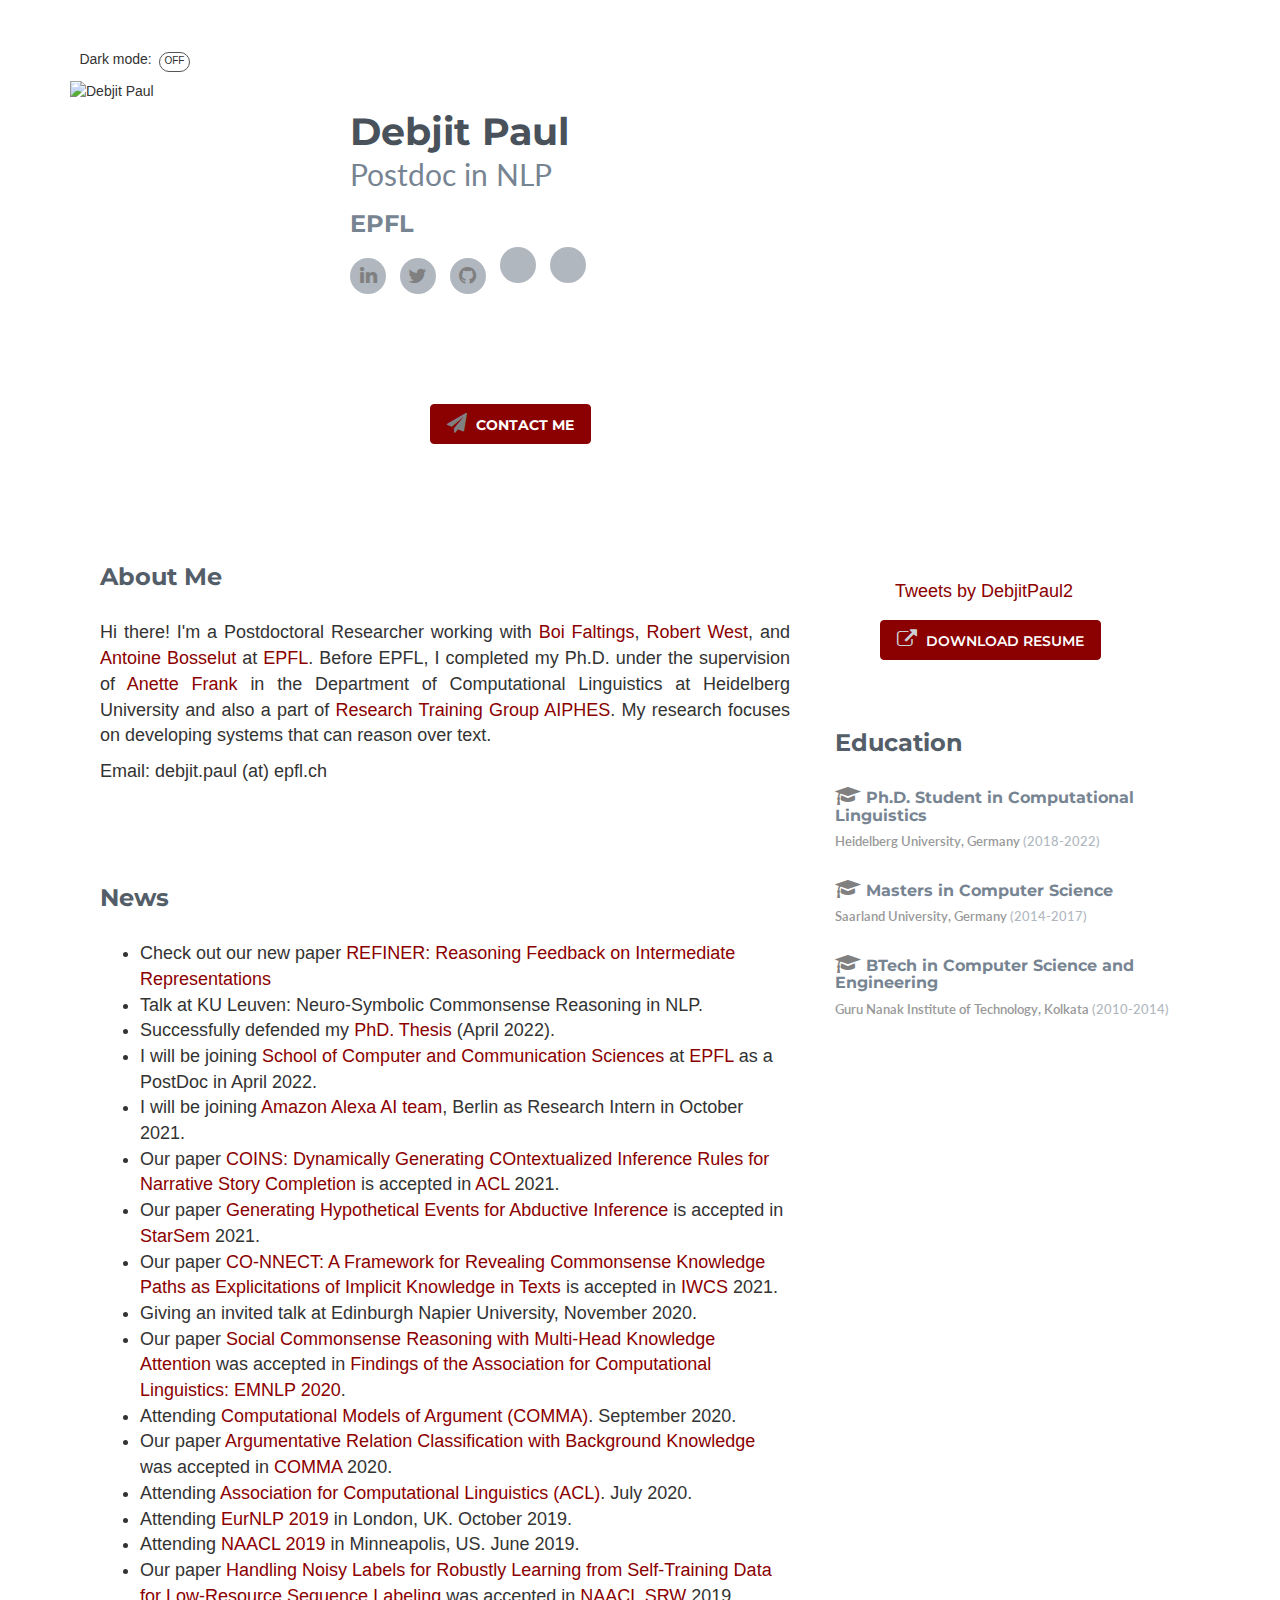
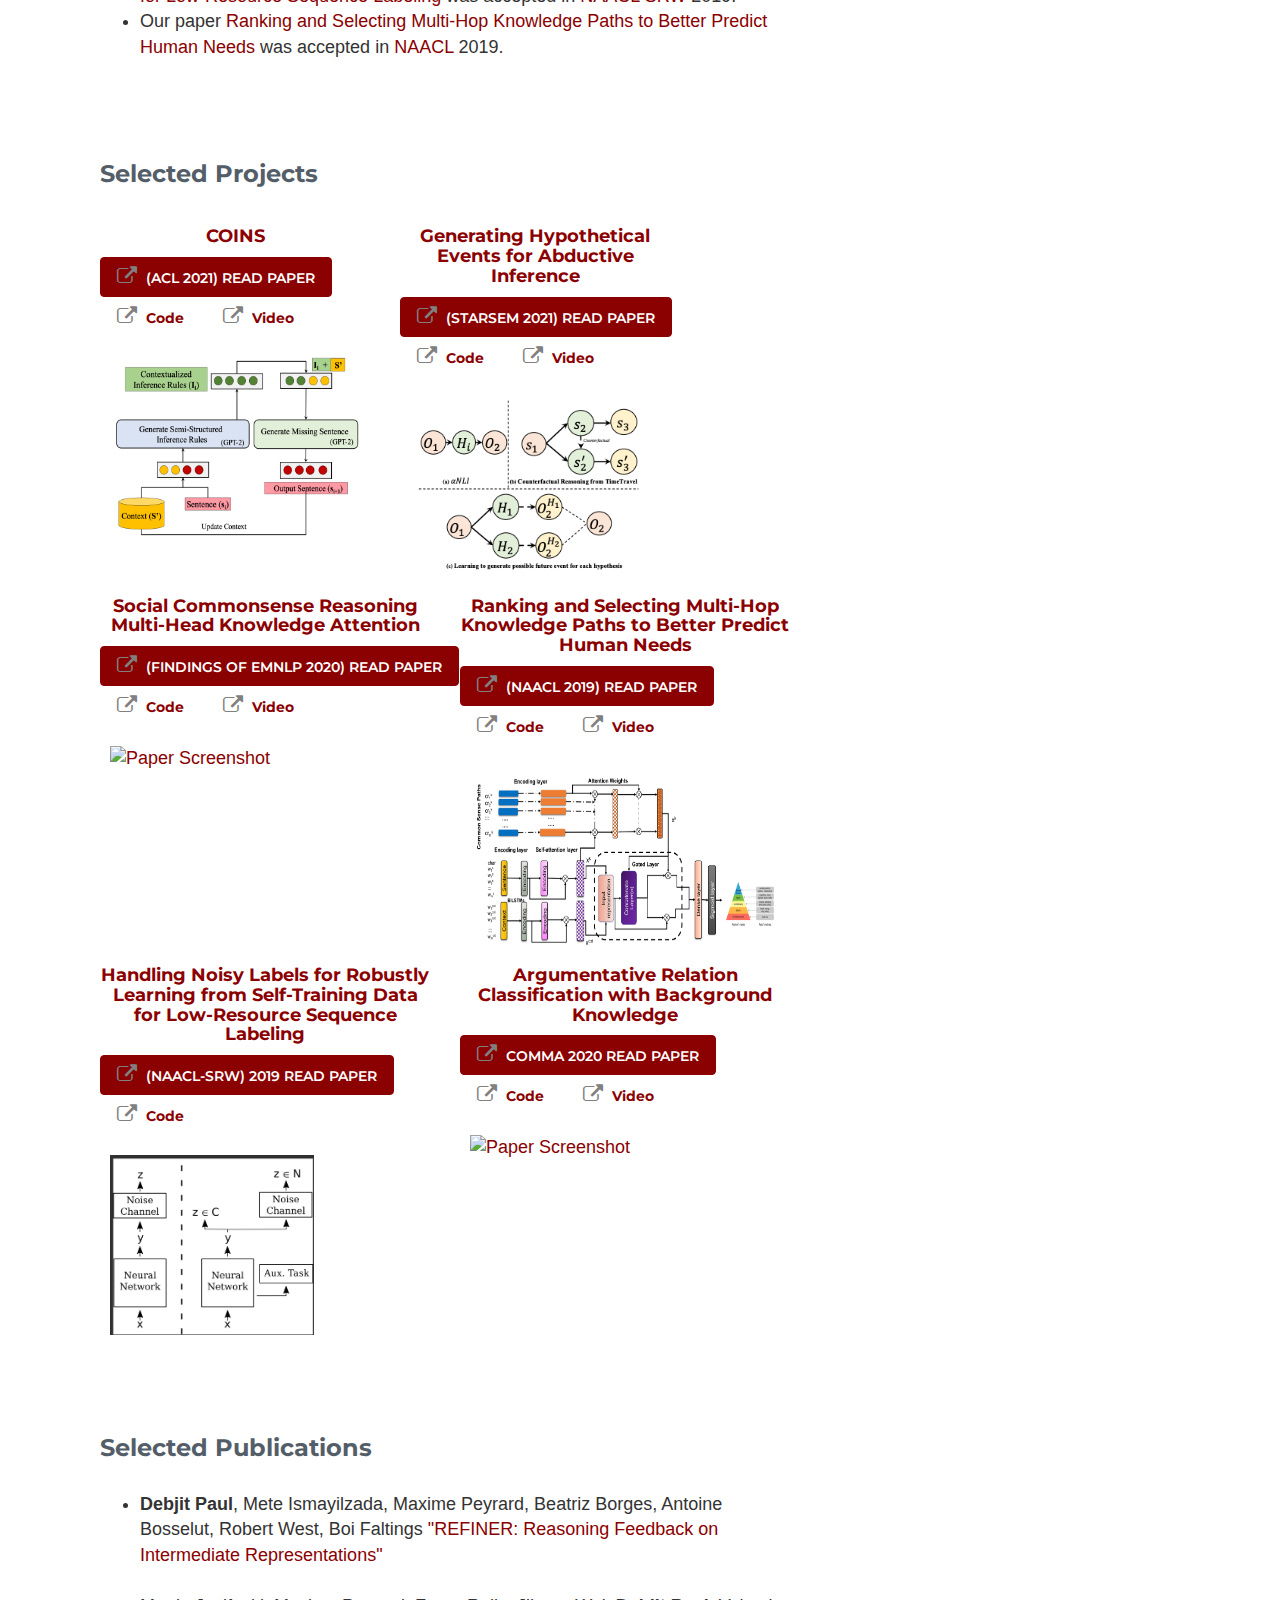
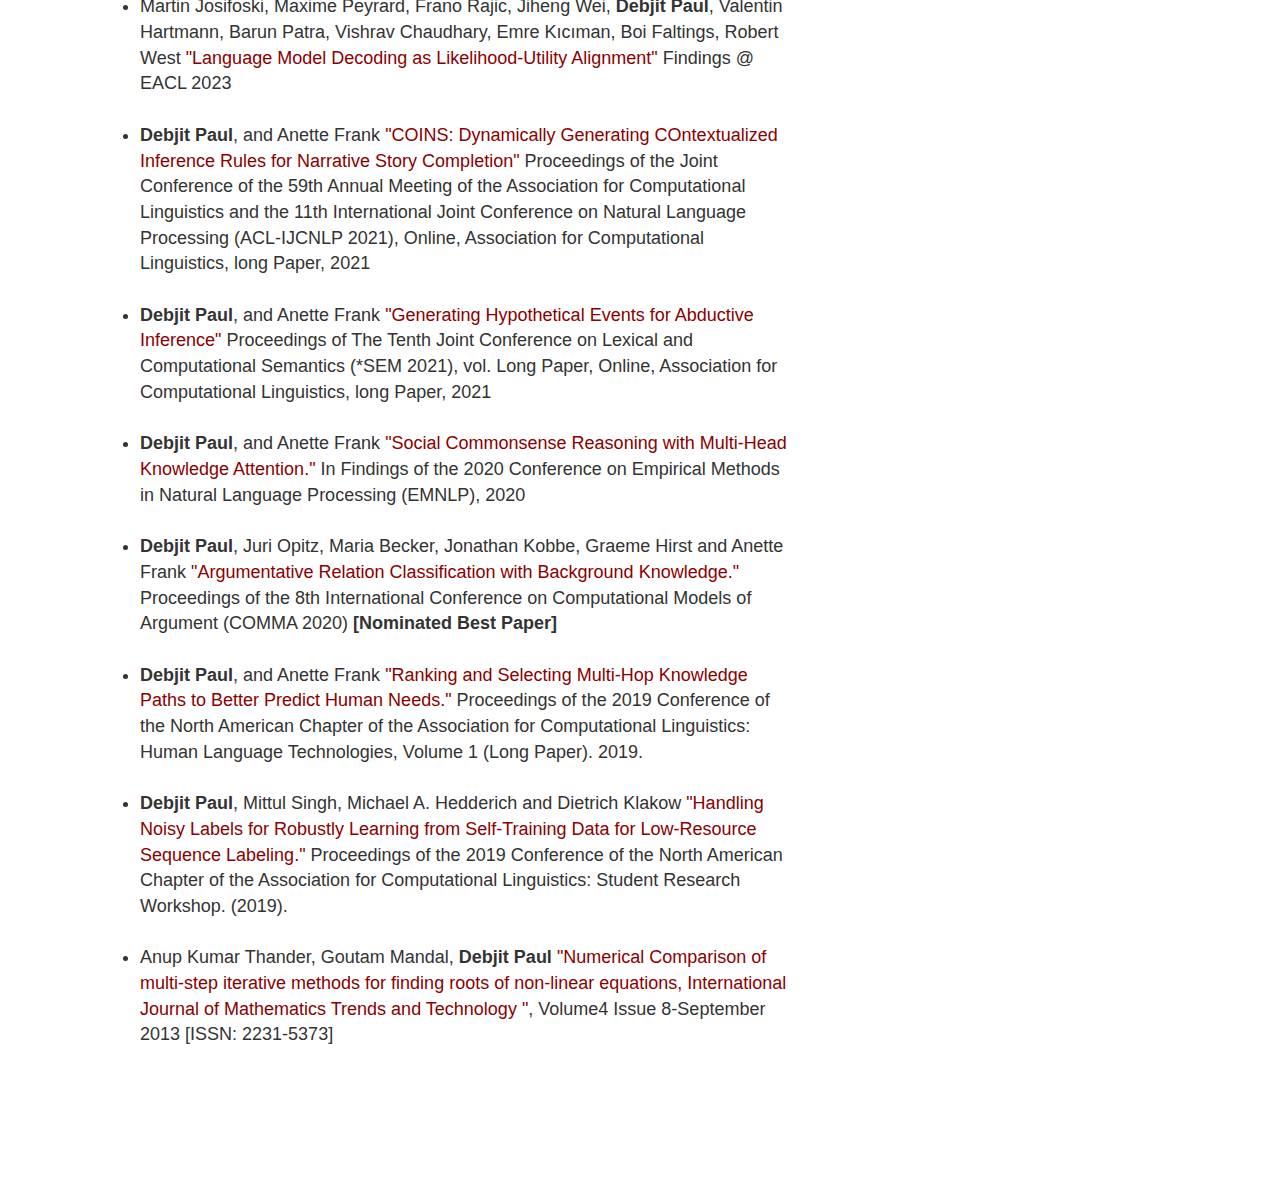
==== commit babb2801: "Update index.html" ====
--- a/index.html
+++ b/index.html
@@ -76,7 +76,9 @@
                     <li class="last-item"><a href="https://github.com/debjitpaul" target="_blank"><i
                                 class="fa fa-github"></i></a></li>
                     <li class="last-item"><a href="https://scholar.google.de/citations?user=jJ8MjZMAAAAJ&hl=en&oi=ao" target="_blank"><i
-                                class="ai ai-google-scholar big-icon"></i></a></li>
+                                class="ai ai-google-scholar-square ai-3x"></i></a></li>
+                    <li class="last-item"><a href="https://scholar.google.de/citations?user=jJ8MjZMAAAAJ&hl=en&oi=ao" target="_blank"><i
+                                class="ai ai-semantic-scholar"></i></a></li>
                     
                 </ul>
                 </br></br>
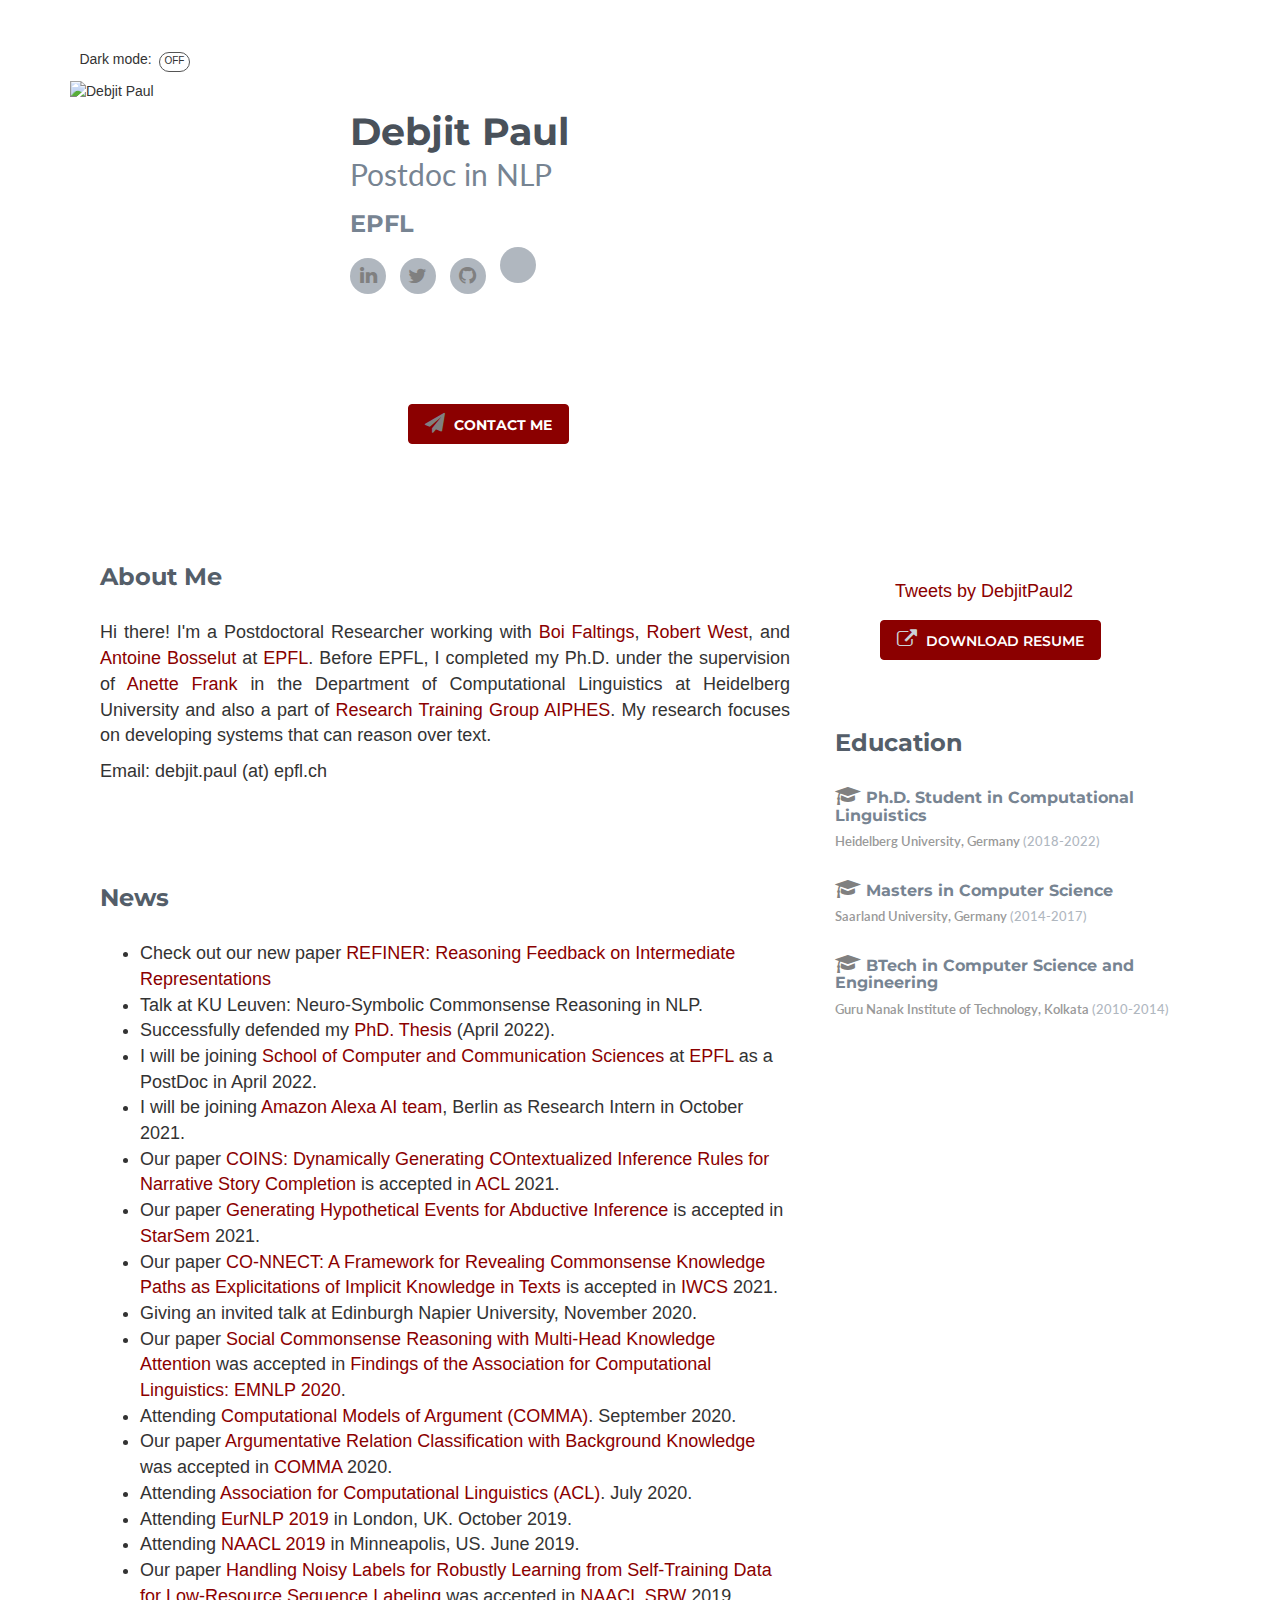
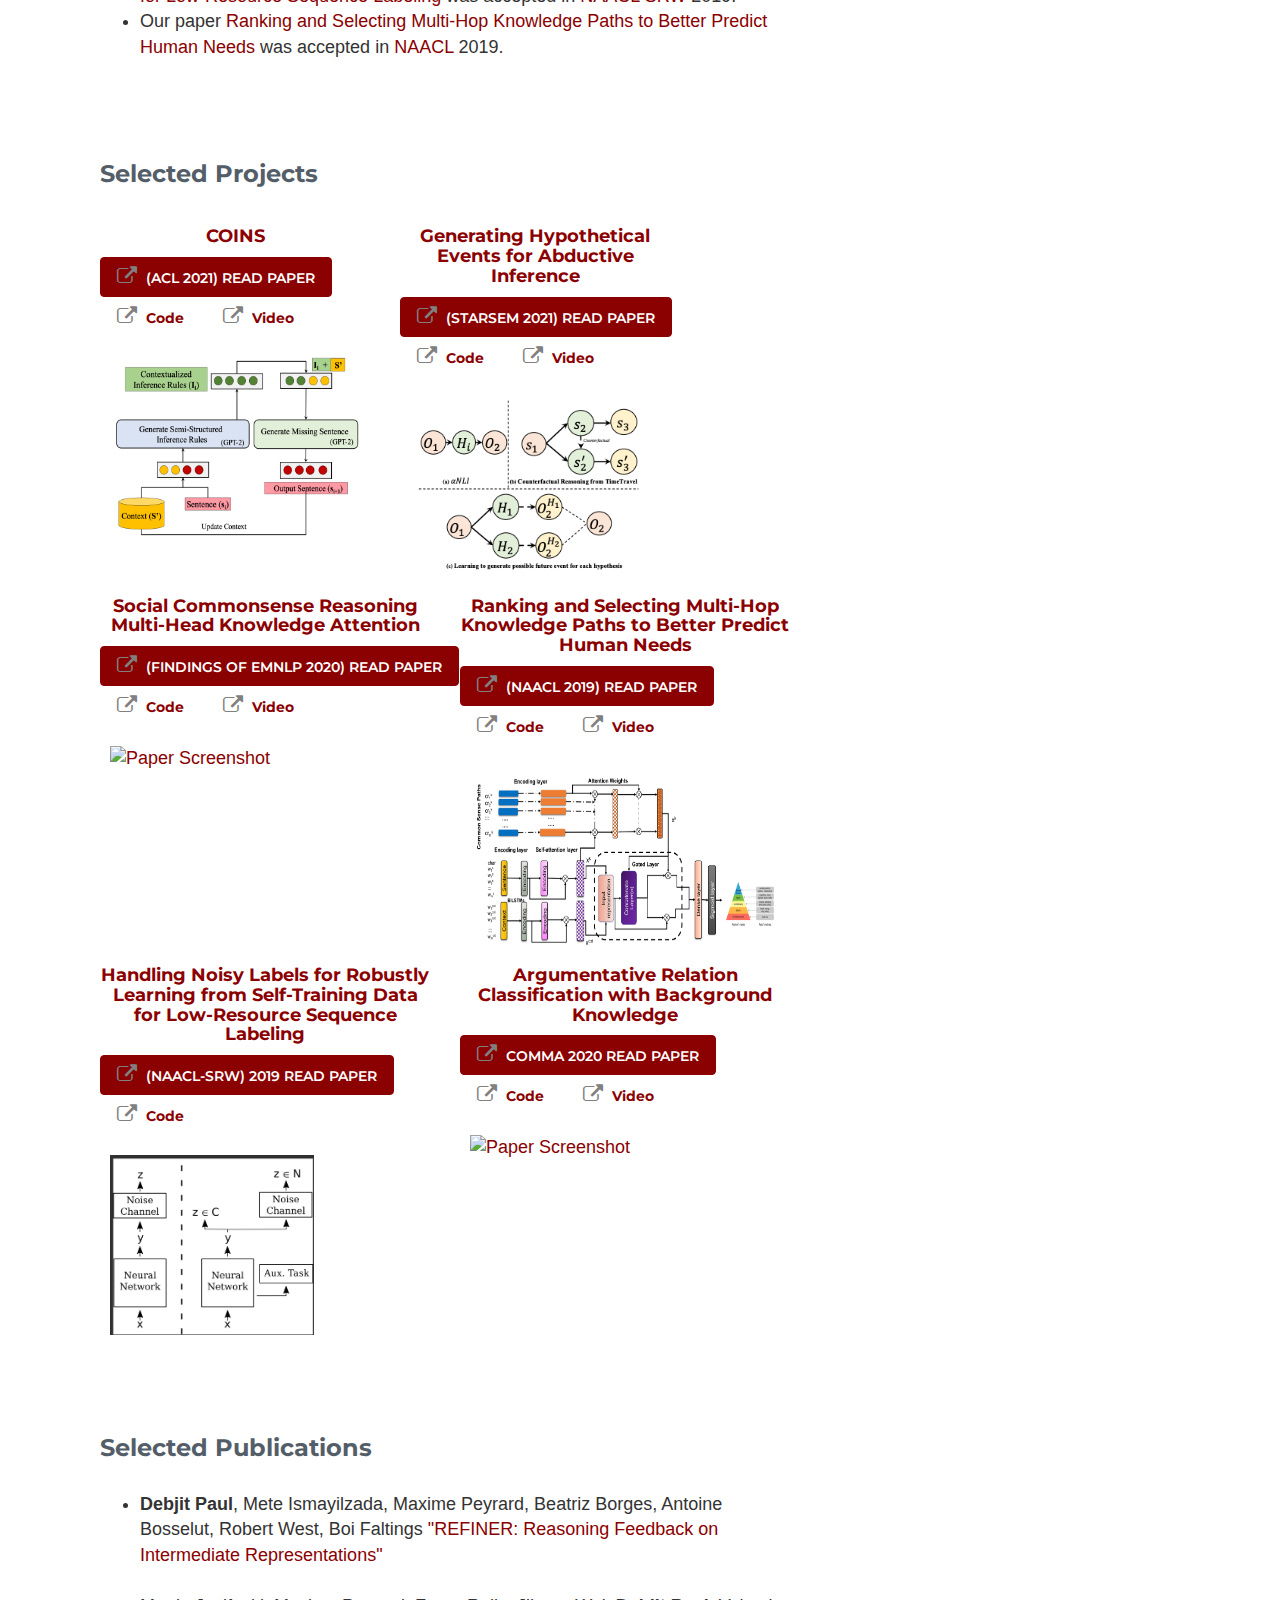
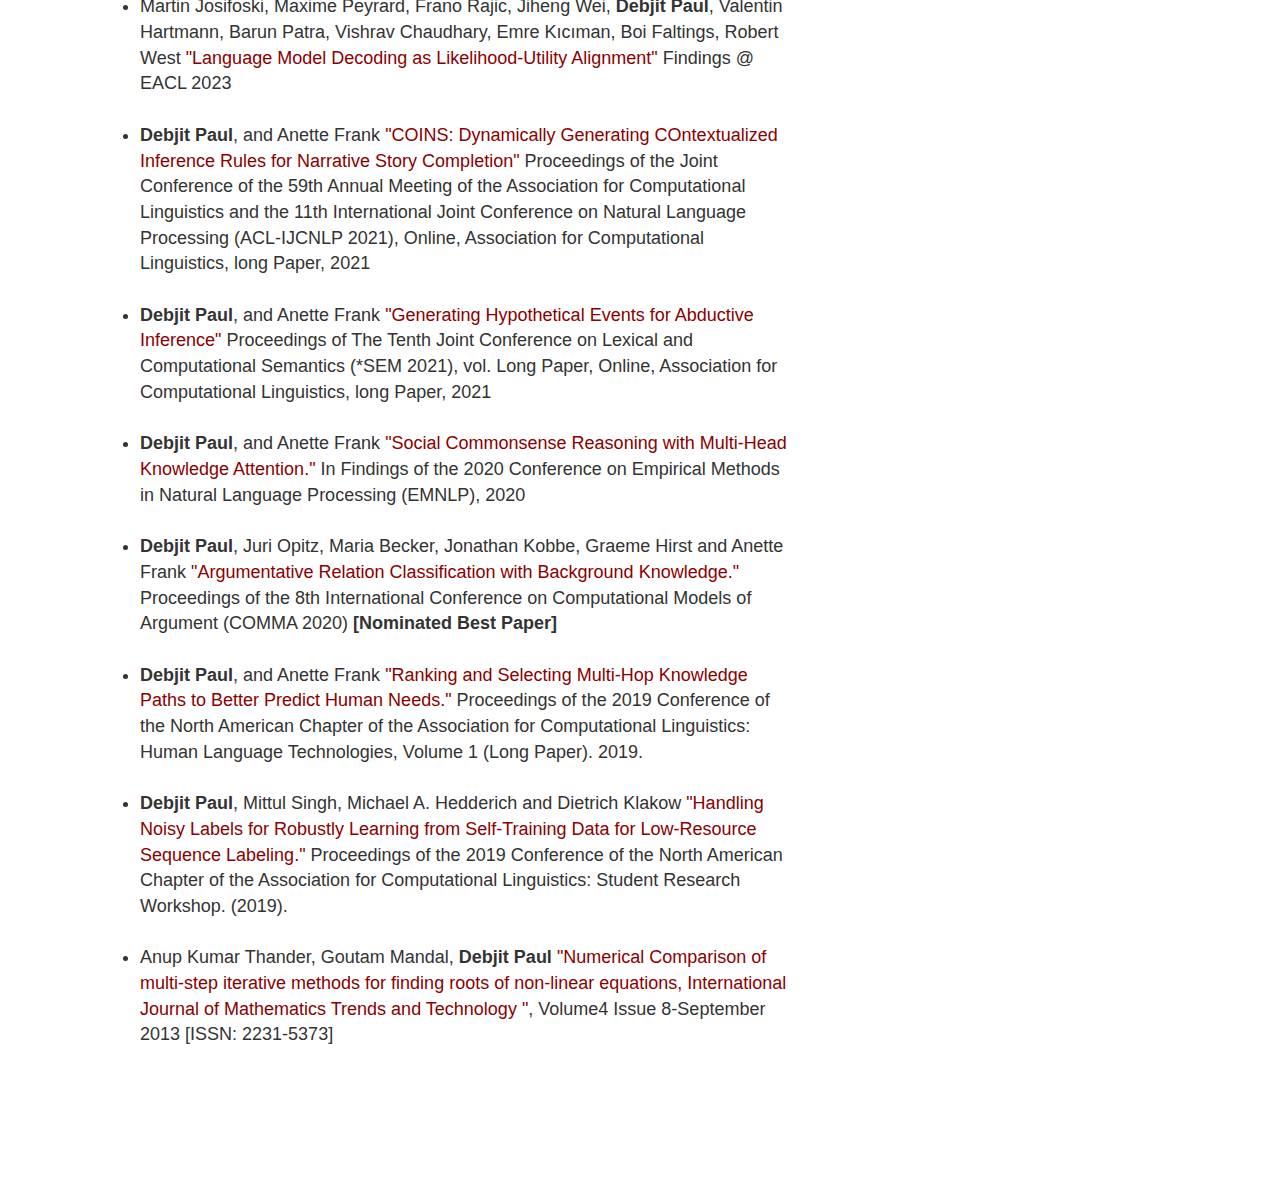
==== commit 40bfdbdd: "Update index.html" ====
--- a/index.html
+++ b/index.html
@@ -76,9 +76,8 @@
                     <li class="last-item"><a href="https://github.com/debjitpaul" target="_blank"><i
                                 class="fa fa-github"></i></a></li>
                     <li class="last-item"><a href="https://scholar.google.de/citations?user=jJ8MjZMAAAAJ&hl=en&oi=ao" target="_blank"><i
-                                class="ai ai-google-scholar-square ai-3x"></i></a></li>
-                    <li class="last-item"><a href="https://scholar.google.de/citations?user=jJ8MjZMAAAAJ&hl=en&oi=ao" target="_blank"><i
-                                class="ai ai-semantic-scholar"></i></a></li>
+                                class="ai ai-google-scholar-square ai-2x"></i></a></li>
+              
                     
                 </ul>
                 </br></br>
